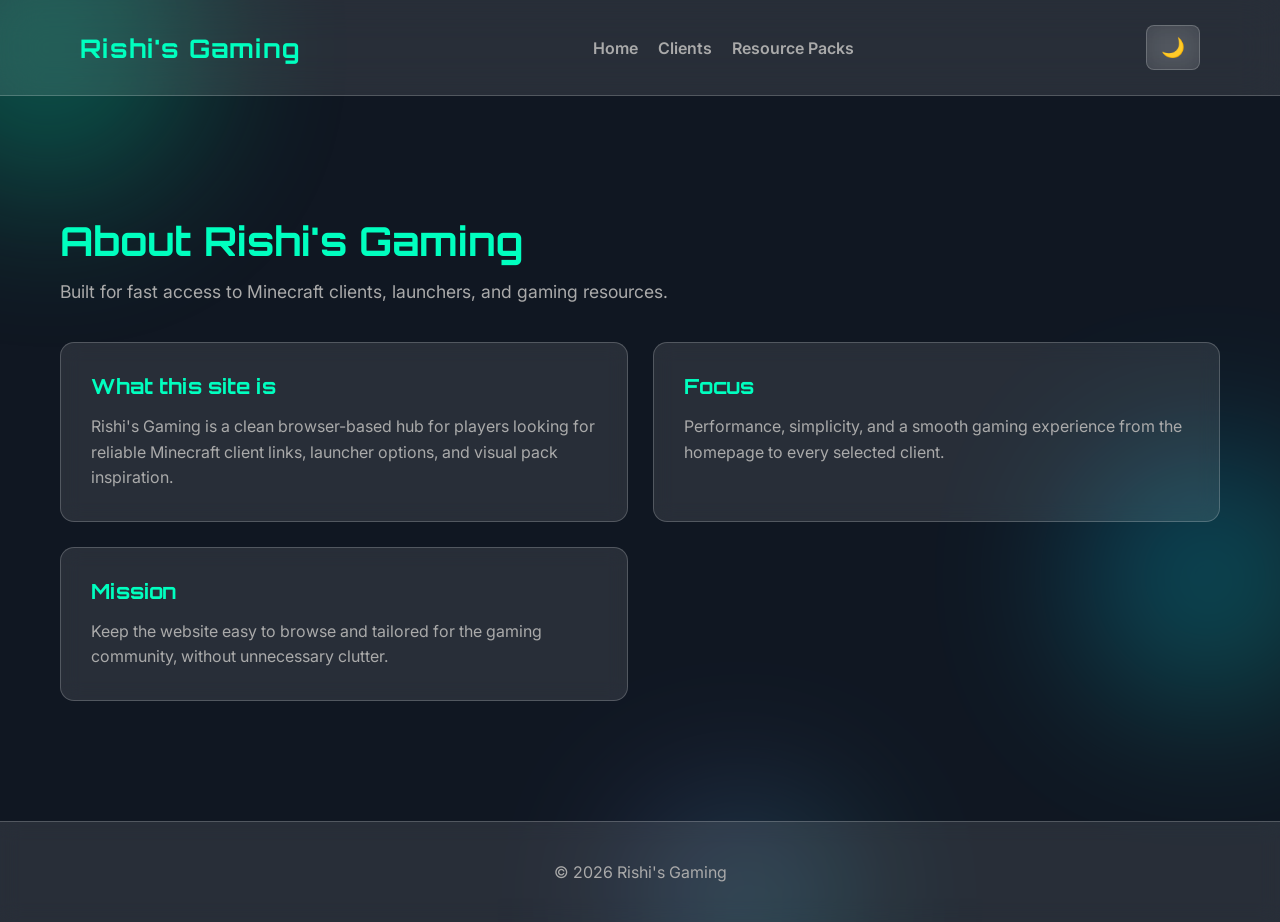
==== about.html @ e1692eda "Rebrand the site away from Dicestack references and refresh the public-facing pages to Rishi's Gamin" ====
<!DOCTYPE html>
<html lang="en">
<head>
  <meta charset="UTF-8">
  <meta name="viewport" content="width=device-width, initial-scale=1.0">
  <title>About - Rishi's Gaming</title>
  <link rel="stylesheet" href="styles.css">
  <link rel="stylesheet" href="liquid-glass.css">
  <link href="https://fonts.googleapis.com/css2?family=Inter:wght@400;600;700&family=Orbitron:wght@500&display=swap" rel="stylesheet">
</head>
<body>

  <header class="navbar">
    <div class="logo">Rishi's Gaming</div>
    <nav>
      <a href="index.html">Home</a>
      <a href="clients.html">Clients</a>
      <a href="resourcepacks.html">Resource Packs</a>
    </nav>
    <button id="themeToggle" class="theme-toggle" title="Toggle dark/light mode" aria-label="Toggle dark/light mode">🌙</button>
  </header>

  <div class="animated-bg">
    <div class="gradient-orb orb-1"></div>
    <div class="gradient-orb orb-2"></div>
    <div class="gradient-orb orb-3"></div>
  </div>

  <section class="page">
    <h1>About Rishi's Gaming</h1>
    <p>Built for fast access to Minecraft clients, launchers, and gaming resources.</p>

    <div class="about-container">
      <div class="about-section">
        <h2>What this site is</h2>
        <p>Rishi's Gaming is a clean browser-based hub for players looking for reliable Minecraft client links, launcher options, and visual pack inspiration.</p>
      </div>

      <div class="about-section">
        <h2>Focus</h2>
        <p>Performance, simplicity, and a smooth gaming experience from the homepage to every selected client.</p>
      </div>

      <div class="about-section">
        <h2>Mission</h2>
        <p>Keep the website easy to browse and tailored for the gaming community, without unnecessary clutter.</p>
      </div>
    </div>
  </section>

  <footer class="footer">
    <p>© 2026 Rishi's Gaming</p>
  </footer>

  <script src="theme.js"></script>
  <script src="liquid-glass.js"></script>
</body>
</html>
---- styles.css ----
@import url('https://fonts.googleapis.com/css2?family=Inter:wght@400;600;700&family=Orbitron:wght@500&display=swap');

/* ===== CSS Variables ===== */
:root {
  --primary: #00ffbf;
  --primary-dark: #00cc99;
  --bg: #101722;
  --bg-light: #202c3b;
  --text: #ffffff;
  --text-muted: #aaa;
  --glass-bg: rgba(255, 255, 255, 0.1);
  --glass-border: rgba(255, 255, 255, 0.2);
}

body.light-mode {
  --primary: #00cc99;
  --primary-dark: #009977;
  --bg: #f3f7fc;
  --bg-light: #ffffff;
  --text: #1a1a1a;
  --text-muted: #555;
  --glass-bg: rgba(0, 0, 0, 0.05);
  --glass-border: rgba(0, 0, 0, 0.1);
}

/* ===== Global ===== */
* {
  margin: 0;
  padding: 0;
  box-sizing: border-box;
}

html {
  scroll-behavior: smooth;
}

body {
  font-family: 'Inter', sans-serif;
  background: var(--bg);
  color: var(--text);
  transition: background 0.5s ease, color 0.5s ease;
  position: relative;
  isolation: isolate; /* Keep the fixed wallpaper pseudo-element above the body paint, behind page content. */
  overflow-x: hidden;
}

a {
  text-decoration: none;
  color: var(--text);
}

/* ===== Animated Background ===== */
.animated-bg {
  position: fixed;
  top: 0;
  left: 0;
  width: 100%;
  height: 100%;
  z-index: -1;
  pointer-events: none;
  background: var(--bg);
}

.gradient-orb {
  position: absolute;
  border-radius: 50%;
  filter: blur(80px);
  opacity: 0.3;
  animation: float 20s ease-in-out infinite;
}

.orb-1 {
  width: 300px;
  height: 300px;
  background: linear-gradient(135deg, #00ffbf, #00cc99);
  top: -100px;
  left: -100px;
  animation-duration: 20s;
}

.orb-2 {
  width: 250px;
  height: 250px;
  background: linear-gradient(135deg, #0099ff, #00ffbf);
  top: 50%;
  right: -50px;
  animation-duration: 25s;
  animation-delay: 5s;
}

.orb-3 {
  width: 200px;
  height: 200px;
  background: linear-gradient(135deg, #9d4edd, #00ffbf);
  bottom: -100px;
  left: 50%;
  animation-duration: 30s;
  animation-delay: 10s;
}

@keyframes float {
  0%, 100% { transform: translate(0, 0); }
  25% { transform: translate(30px, -30px); }
  50% { transform: translate(-20px, 20px); }
  75% { transform: translate(20px, -20px); }
}

/* ===== Navbar ===== */
.navbar {
  display: flex;
  justify-content: space-between;
  align-items: center;
  padding: 25px 80px;
  background: var(--glass-bg);
  backdrop-filter: blur(20px);
  border-bottom: 1px solid var(--glass-border);
  position: sticky;
  top: 0;
  z-index: 100;
  transition: all 0.3s ease;
  flex-wrap: wrap;
  gap: 15px;
}

.logo {
  font-family: 'Orbitron', sans-serif;
  font-size: 1.6rem;
  color: var(--primary);
  font-weight: 700;
  letter-spacing: 1px;
}

.navbar nav {
  display: flex;
  gap: 20px;
  flex: 1;
  justify-content: center;
}

.navbar nav a {
  font-weight: 600;
  color: var(--text-muted);
  transition: all 0.3s ease;
  position: relative;
}

.navbar nav a:hover {
  color: var(--primary);
}

.navbar nav a::after {
  content: '';
  position: absolute;
  bottom: -5px;
  left: 0;
  width: 0;
  height: 2px;
  background: var(--primary);
  transition: width 0.3s ease;
}

.navbar nav a:hover::after {
  width: 100%;
}

/* ===== Theme Toggle ===== */
.theme-toggle {
  background: var(--glass-bg);
  border: 1px solid var(--glass-border);
  color: var(--primary);
  padding: 10px 14px;
  border-radius: 8px;
  cursor: pointer;
  font-size: 1.2rem;
  transition: all 0.3s ease;
  backdrop-filter: blur(10px);
}

.theme-toggle:hover {
  background: var(--primary);
  color: var(--bg);
  transform: scale(1.1) rotate(20deg);
}

/* ===== Hero (Home Page) ===== */
.hero {
  text-align: center;
  padding: 200px 20px 120px;
  position: relative;
  z-index: 1;
}

.hero-title {
  font-size: 3.5rem;
  font-family: 'Orbitron', sans-serif;
  margin-bottom: 20px;
  background: linear-gradient(135deg, var(--primary), #0099ff);
  -webkit-background-clip: text;
  -webkit-text-fill-color: transparent;
  background-clip: text;
  animation: slideDown 0.8s ease-out;
}

.hero-subtitle {
  color: var(--text-muted);
  margin-bottom: 40px;
  font-size: 1.2rem;
  animation: slideUp 0.8s ease-out 0.2s both;
}

@keyframes slideDown {
  from {
    opacity: 0;
    transform: translateY(-30px);
  }
  to {
    opacity: 1;
    transform: translateY(0);
  }
}

@keyframes slideUp {
  from {
    opacity: 0;
    transform: translateY(30px);
  }
  to {
    opacity: 1;
    transform: translateY(0);
  }
}

/* ===== Cards Section (Home Page) ===== */
.sections {
  max-width: 1100px;
  margin: auto;
  padding: 60px 40px;
  display: grid;
  grid-template-columns: repeat(2, 1fr);
  gap: 30px;
  position: relative;
  z-index: 1;
}

.card {
  padding: 40px;
  border-radius: 18px;
  min-height: 180px;
  transition: all 0.4s cubic-bezier(0.4, 0, 0.2, 1);
  display: flex;
  flex-direction: column;
  justify-content: flex-end;
  position: relative;
  overflow: hidden;
  border: 1px solid rgba(255, 255, 255, 0.1);
}

.card::before {
  content: '';
  position: absolute;
  inset: 0;
  background: linear-gradient(135deg, transparent, rgba(255, 255, 255, 0.1));
  opacity: 0;
  transition: opacity 0.4s ease;
  pointer-events: none;
}

.card:hover::before {
  opacity: 1;
}

.glass-card {
  background: var(--glass-bg);
  backdrop-filter: blur(10px);
  border: 1px solid var(--glass-border);
}

.card-content {
  position: relative;
  z-index: 2;
}

.card h2 {
  font-family: 'Orbitron', sans-serif;
  margin-bottom: 10px;
  font-size: 1.5rem;
}

.card p {
  color: var(--text-muted);
  font-size: 0.95rem;
}

.card1 { 
  background: linear-gradient(135deg, rgba(31, 41, 51, 0.8), rgba(0, 255, 191, 0.1));
}
.card2 { 
  background: linear-gradient(135deg, rgba(43, 45, 66, 0.8), rgba(0, 153, 255, 0.1));
}
.card3 { 
  background: linear-gradient(135deg, rgba(40, 54, 24, 0.8), rgba(157, 78, 221, 0.1));
}
.card4 { 
  background: linear-gradient(135deg, rgba(58, 12, 163, 0.8), rgba(0, 255, 191, 0.1));
}

.card:hover {
  transform: translateY(-12px) scale(1.02);
  box-shadow: 0 20px 40px rgba(0, 255, 191, 0.2);
  border-color: var(--primary);
  backdrop-filter: blur(20px);
}

/* ===== Page Layout ===== */
.page {
  max-width: 1200px;
  margin: 80px auto;
  padding: 40px 20px;
  position: relative;
  z-index: 1;
}

.page h1 {
  font-family: 'Orbitron', sans-serif;
  font-size: 2.5rem;
  margin-bottom: 15px;
  color: var(--primary);
}

.page > p {
  color: var(--text-muted);
  margin-bottom: 40px;
  font-size: 1.1rem;
}


.inline-link {
  color: var(--primary);
  font-weight: 700;
  text-decoration: none;
}

.inline-link:hover {
  text-decoration: underline;
}

.videos-status {
  margin: -20px 0 28px;
  color: var(--text-muted);
  font-size: 0.95rem;
}

.youtube-embed-panel {
  margin-bottom: 60px;
  padding: 18px;
  border: 1px solid var(--glass-border);
  border-radius: 18px;
  background: var(--glass-bg);
  backdrop-filter: blur(12px);
  box-shadow: 0 18px 45px rgba(0, 0, 0, 0.18);
}

.youtube-frame-wrap {
  position: relative;
  width: 100%;
  aspect-ratio: 16 / 9;
  overflow: hidden;
  border-radius: 14px;
  background: var(--bg-light);
}

.youtube-frame-wrap iframe {
  position: absolute;
  inset: 0;
  width: 100%;
  height: 100%;
  border: 0;
}

.youtube-actions {
  display: flex;
  align-items: center;
  justify-content: space-between;
  gap: 16px;
  flex-wrap: wrap;
  margin-top: 18px;
}

.video-error {
  grid-column: 1 / -1;
  padding: 30px;
  border: 1px solid var(--glass-border);
  border-radius: 16px;
  background: var(--glass-bg);
  backdrop-filter: blur(10px);
  text-align: center;
}

.video-error h2 {
  color: var(--primary);
  font-family: 'Orbitron', sans-serif;
  margin-bottom: 12px;
}

.video-error p {
  color: var(--text-muted);
  margin: 0 auto 20px;
  max-width: 680px;
  line-height: 1.6;
}

.channel-link {
  display: inline-flex;
  align-items: center;
  justify-content: center;
  padding: 12px 20px;
  border-radius: 999px;
  background: var(--primary);
  color: var(--bg);
  font-weight: 800;
  text-decoration: none;
  transition: transform 0.3s ease, box-shadow 0.3s ease;
}

.channel-link:hover {
  transform: translateY(-2px);
  box-shadow: 0 14px 28px rgba(0, 255, 191, 0.24);
}

/* ===== Filter Controls ===== */
.filter-controls {
  display: flex;
  gap: 15px;
  margin-bottom: 40px;
  flex-wrap: wrap;
}

.filter-btn {
  background: var(--glass-bg);
  border: 1px solid var(--glass-border);
  color: var(--text-muted);
  padding: 12px 24px;
  border-radius: 10px;
  cursor: pointer;
  font-weight: 600;
  font-size: 0.95rem;
  transition: all 0.3s cubic-bezier(0.4, 0, 0.2, 1);
  backdrop-filter: blur(10px);
}

.filter-btn:hover {
  background: var(--primary);
  color: var(--bg);
  transform: translateY(-2px);
  box-shadow: 0 10px 20px rgba(0, 255, 191, 0.2);
}

.filter-btn.active {
  background: var(--primary);
  color: var(--bg);
  border-color: var(--primary);
  box-shadow: 0 10px 25px rgba(0, 255, 191, 0.3);
}

/* ===== Videos Container ===== */
.videos-container {
  display: grid;
  grid-template-columns: repeat(auto-fill, minmax(280px, 1fr));
  gap: 30px;
  margin-bottom: 60px;
}

/* ===== Video Card ===== */
.video-card {
  display: flex;
  flex-direction: column;
  border-radius: 14px;
  overflow: hidden;
  background: var(--glass-bg);
  backdrop-filter: blur(10px);
  border: 1px solid var(--glass-border);
  transition: all 0.4s cubic-bezier(0.4, 0, 0.2, 1);
  cursor: pointer;
}

.video-card:hover {
  transform: translateY(-8px) scale(1.02);
  border-color: var(--primary);
  box-shadow: 0 20px 40px rgba(0, 255, 191, 0.2);
}

.video-thumbnail-link {
  display: block;
  overflow: hidden;
}

.video-thumbnail {
  position: relative;
  width: 100%;
  aspect-ratio: 16 / 9;
  background: var(--bg-light);
  overflow: hidden;
}

.video-thumbnail img {
  width: 100%;
  height: 100%;
  object-fit: cover;
  transition: transform 0.4s ease;
}

.video-card:hover .video-thumbnail img {
  transform: scale(1.08);
}

.video-overlay {
  position: absolute;
  inset: 0;
  background: rgba(0, 0, 0, 0.4);
  display: flex;
  align-items: center;
  justify-content: center;
  gap: 15px;
  opacity: 0;
  transition: opacity 0.3s ease;
}

.video-card:hover .video-overlay {
  opacity: 1;
}

.play-icon {
  width: 60px;
  height: 60px;
  background: var(--primary);
  border-radius: 50%;
  display: flex;
  align-items: center;
  justify-content: center;
  color: var(--bg);
  font-size: 1.5rem;
  font-weight: bold;
  transition: transform 0.3s ease;
}

.video-card:hover .play-icon {
  transform: scale(1.15);
}

.video-type {
  background: rgba(0, 255, 191, 0.2);
  color: var(--primary);
  padding: 6px 14px;
  border-radius: 20px;
  font-size: 0.75rem;
  font-weight: 700;
  border: 1px solid var(--primary);
}

/* ===== Video Info ===== */
.video-info {
  padding: 20px;
  flex: 1;
  display: flex;
  flex-direction: column;
}

.video-title {
  text-decoration: none;
  margin-bottom: 12px;
  flex: 1;
}

.video-title h3 {
  font-family: 'Orbitron', sans-serif;
  color: var(--text);
  font-size: 1.1rem;
  line-height: 1.4;
  transition: color 0.3s ease;
}

.video-card:hover .video-title h3 {
  color: var(--primary);
}

.video-date {
  color: var(--text-muted);
  font-size: 0.85rem;
}

/* ===== Socials Page ===== */
.wide-list {
  display: flex;
  flex-direction: column;
  gap: 20px;
}

.wide-card {
  display: flex;
  justify-content: space-between;
  align-items: center;
  padding: 22px 25px;
  border-radius: 14px;
  transition: all 0.4s cubic-bezier(0.4, 0, 0.2, 1);
  color: white;
  border: 1px solid rgba(255, 255, 255, 0.1);
  backdrop-filter: blur(10px);
}

.wide-card:hover {
  transform: translateX(12px);
  filter: brightness(1.15);
  box-shadow: 0 15px 30px rgba(0, 0, 0, 0.3);
}

.youtube { background: linear-gradient(135deg, #ff0000, #cc0000); }
.discord { background: linear-gradient(135deg, #5865F2, #4752C4); }
.reddit { background: linear-gradient(135deg, #ff4500, #cc3300); }
.instagram { background: linear-gradient(135deg, #e1306c, #b1205d); }
.twitter { background: linear-gradient(135deg, #1da1f2, #1a7bc0); }

.wide-card-text h3 {
  font-size: 1.3rem;
  margin-bottom: 5px;
  font-weight: 700;
}

.wide-card-text p {
  color: rgba(255, 255, 255, 0.9);
  font-size: 0.95rem;
}

.wide-card img {
  width: 55px;
  height: 55px;
  object-fit: cover;
  border-radius: 10px;
  background: rgba(0, 0, 0, 0.2);
  padding: 6px;
}

/* ===== Clients Page ===== */
.client-list {
  display: flex;
  flex-direction: column;
  gap: 20px;
}

.client-card {
  display: flex;
  justify-content: space-between;
  align-items: center;
  padding: 26px 30px;
  border-radius: 16px;
  transition: all 0.4s cubic-bezier(0.4, 0, 0.2, 1);
  border: 1px solid rgba(255, 255, 255, 0.1);
  background: var(--glass-bg);
  backdrop-filter: blur(10px);
}

.client-card h2 {
  font-family: 'Orbitron', sans-serif;
  margin-bottom: 6px;
}

.client-card p {
  color: var(--text-muted);
  font-size: 0.95rem;
}

.launch {
  font-weight: bold;
  opacity: 0.9;
}

.client-card:hover {
  transform: translateX(12px);
  filter: brightness(1.1);
  border-color: var(--primary);
  box-shadow: 0 15px 30px rgba(0, 255, 191, 0.15);
}

.eb { background: linear-gradient(135deg, #00b4d8, #0096c0); }
.modern { background: linear-gradient(135deg, #7209b7, #5a0a8a); }
.tuff { background: linear-gradient(135deg, #f72585, #c41e5f); }
.resent { background: linear-gradient(135deg, #2a9d8f, #207a67); }
.launcher { background: linear-gradient(135deg, #fca311, #d68404); }

.eb:hover { box-shadow: 0 0 30px rgba(0, 180, 216, 0.5); }
.modern:hover { box-shadow: 0 0 30px rgba(114, 9, 183, 0.5); }
.tuff:hover { box-shadow: 0 0 30px rgba(247, 37, 133, 0.5); }
.resent:hover { box-shadow: 0 0 30px rgba(42, 157, 143, 0.5); }
.launcher:hover { box-shadow: 0 0 30px rgba(252, 163, 17, 0.5); }

/* ===== About Page ===== */
.about-container {
  display: grid;
  grid-template-columns: repeat(2, 1fr);
  gap: 25px;
}

.about-section {
  background: var(--glass-bg);
  backdrop-filter: blur(10px);
  padding: 30px;
  border-radius: 14px;
  border: 1px solid var(--glass-border);
  transition: all 0.4s cubic-bezier(0.4, 0, 0.2, 1);
}

.about-section:hover {
  transform: translateY(-8px);
  border-color: var(--primary);
  box-shadow: 0 15px 30px rgba(0, 255, 191, 0.2);
  background: linear-gradient(135deg, rgba(0, 255, 191, 0.1), rgba(0, 153, 255, 0.05));
}

.about-section h2 {
  font-family: 'Orbitron', sans-serif;
  font-size: 1.3rem;
  margin-bottom: 15px;
  color: var(--primary);
}

.about-section p {
  color: var(--text-muted);
  line-height: 1.6;
}

/* ===== Footer ===== */
.footer {
  text-align: center;
  padding: 40px;
  margin-top: 60px;
  border-top: 1px solid var(--glass-border);
  color: var(--text-muted);
  background: var(--glass-bg);
  backdrop-filter: blur(10px);
  position: relative;
  z-index: 1;
}

/* ===== No Results ===== */
.no-results {
  text-align: center;
  padding: 80px 20px;
  color: var(--text-muted);
}

.no-results p {
  font-size: 1.2rem;
}

/* ===== Mobile ===== */
@media (max-width: 1024px) {
  .videos-container {
    grid-template-columns: repeat(auto-fill, minmax(240px, 1fr));
    gap: 20px;
  }
}

@media (max-width: 800px) {
  .sections {
    grid-template-columns: 1fr;
  }

  .about-container {
    grid-template-columns: 1fr;
  }
}

@media (max-width: 768px) {
  .navbar {
    padding: 20px 30px;
    gap: 10px;
  }

  .navbar nav {
    order: 3;
    width: 100%;
    flex-direction: column;
    gap: 10px;
    justify-content: flex-start;
  }

  .page {
    margin: 40px auto;
    padding: 20px;
  }

  .page h1 {
    font-size: 2rem;
  }

  .hero-title {
    font-size: 2.2rem;
  }

  .videos-container {
    grid-template-columns: repeat(auto-fill, minmax(180px, 1fr));
    gap: 15px;
  }

  .filter-controls {
    gap: 10px;
  }

  .filter-btn {
    padding: 10px 16px;
    font-size: 0.85rem;
  }

  .wide-card {
    flex-direction: column;
    align-items: flex-start;
    gap: 10px;
  }

  .client-card {
    flex-direction: column;
    align-items: flex-start;
    gap: 10px;
  }

  .launch {
    align-self: flex-end;
  }
}

@media (max-width: 480px) {
  .navbar {
    padding: 15px 15px;
  }

  .logo {
    font-size: 1.2rem;
  }

  .page h1 {
    font-size: 1.5rem;
  }

  .hero-title {
    font-size: 1.8rem;
  }

  .videos-container {
    grid-template-columns: repeat(auto-fill, minmax(150px, 1fr));
    gap: 12px;
  }

  .video-info {
    padding: 12px;
  }

  .video-title h3 {
    font-size: 0.9rem;
  }

  .orb-1 {
    width: 150px;
    height: 150px;
  }

  .orb-2 {
    width: 100px;
    height: 100px;
  }

  .orb-3 {
    width: 80px;
    height: 80px;
  }

  .sections {
    padding: 30px 20px;
  }

  .about-container {
    gap: 15px;
  }

  .about-section {
    padding: 20px;
  }

  .wide-card {
    padding: 16px;
  }

  .client-card {
    padding: 16px;
  }
}

/* ===== Professional Homepage Enhancements ===== */
.hero {
  min-height: 72vh;
  display: flex;
  flex-direction: column;
  align-items: center;
  justify-content: center;
  padding-top: 150px;
}

.hero::before {
  content: '';
  position: absolute;
  width: min(680px, 85vw);
  height: min(680px, 85vw);
  border: 1px solid rgba(0, 255, 191, 0.18);
  border-radius: 50%;
  background: radial-gradient(circle, rgba(0, 255, 191, 0.12), transparent 60%);
  z-index: -1;
  animation: pulseGlow 6s ease-in-out infinite;
}

.hero-badge,
.eyebrow {
  color: var(--primary);
  font-weight: 700;
  letter-spacing: 0.12em;
  text-transform: uppercase;
}

.hero-badge {
  margin-bottom: 22px;
  padding: 10px 16px;
  border: 1px solid var(--glass-border);
  border-radius: 999px;
  background: var(--glass-bg);
  backdrop-filter: blur(14px);
  box-shadow: 0 10px 40px rgba(0, 255, 191, 0.08);
  animation: slideDown 0.8s ease-out both;
}

.hero-subtitle {
  max-width: 680px;
  margin-left: auto;
  margin-right: auto;
  line-height: 1.7;
}

.hero-actions,
.hero-stats {
  display: flex;
  justify-content: center;
  flex-wrap: wrap;
  gap: 16px;
  animation: slideUp 0.8s ease-out 0.35s both;
}

.btn {
  display: inline-flex;
  align-items: center;
  justify-content: center;
  min-width: 155px;
  padding: 14px 22px;
  border-radius: 999px;
  font-weight: 800;
  transition: transform 0.3s ease, box-shadow 0.3s ease, background 0.3s ease;
}

.btn:hover,
.btn:focus-visible {
  transform: translateY(-3px);
}

.btn-primary {
  color: var(--bg);
  background: linear-gradient(135deg, var(--primary), #0099ff);
  box-shadow: 0 14px 30px rgba(0, 255, 191, 0.25);
}

.btn-secondary {
  color: var(--text);
  background: var(--glass-bg);
  border: 1px solid var(--glass-border);
  backdrop-filter: blur(12px);
}

.hero-stats {
  margin-top: 34px;
}

.hero-stats div {
  min-width: 130px;
  padding: 18px 22px;
  border: 1px solid var(--glass-border);
  border-radius: 18px;
  background: var(--glass-bg);
  backdrop-filter: blur(16px);
}

.hero-stats strong,
.hero-stats span {
  display: block;
}

.hero-stats strong {
  font-family: 'Orbitron', sans-serif;
  color: var(--primary);
  font-size: 1.45rem;
}

.hero-stats span {
  color: var(--text-muted);
  margin-top: 4px;
  font-size: 0.85rem;
}

.card-icon {
  display: inline-grid;
  place-items: center;
  width: 42px;
  height: 42px;
  margin-bottom: 18px;
  border-radius: 14px;
  background: rgba(255, 255, 255, 0.12);
  color: var(--primary);
  font-weight: 900;
  font-size: 1.2rem;
}

.card-link {
  display: inline-block;
  margin-top: 16px;
  color: var(--primary);
  font-weight: 800;
}

.experience-panel {
  max-width: 1100px;
  margin: 20px auto 80px;
  padding: 42px;
  border: 1px solid var(--glass-border);
  border-radius: 28px;
  background: linear-gradient(135deg, var(--glass-bg), rgba(0, 255, 191, 0.06));
  backdrop-filter: blur(18px);
  position: relative;
  z-index: 1;
}

.experience-panel h2 {
  max-width: 720px;
  margin: 8px 0 28px;
  font-family: 'Orbitron', sans-serif;
  font-size: clamp(1.8rem, 4vw, 2.8rem);
}

.feature-grid {
  display: grid;
  grid-template-columns: repeat(3, 1fr);
  gap: 18px;
}

.feature-card {
  padding: 24px;
  border: 1px solid var(--glass-border);
  border-radius: 20px;
  background: rgba(255, 255, 255, 0.06);
}

.feature-card span {
  font-size: 1.8rem;
}

.feature-card h3 {
  margin: 14px 0 8px;
  font-family: 'Orbitron', sans-serif;
}

.feature-card p {
  color: var(--text-muted);
  line-height: 1.6;
}

@keyframes pulseGlow {
  0%, 100% { transform: scale(0.96); opacity: 0.6; }
  50% { transform: scale(1.04); opacity: 1; }
}

@media (max-width: 760px) {
  .hero {
    min-height: auto;
    padding-top: 110px;
  }

  .hero-actions,
  .hero-stats {
    flex-direction: column;
    align-items: stretch;
  }

  .feature-grid {
    grid-template-columns: 1fr;
  }

  .experience-panel {
    margin-left: 20px;
    margin-right: 20px;
    padding: 28px;
  }
}
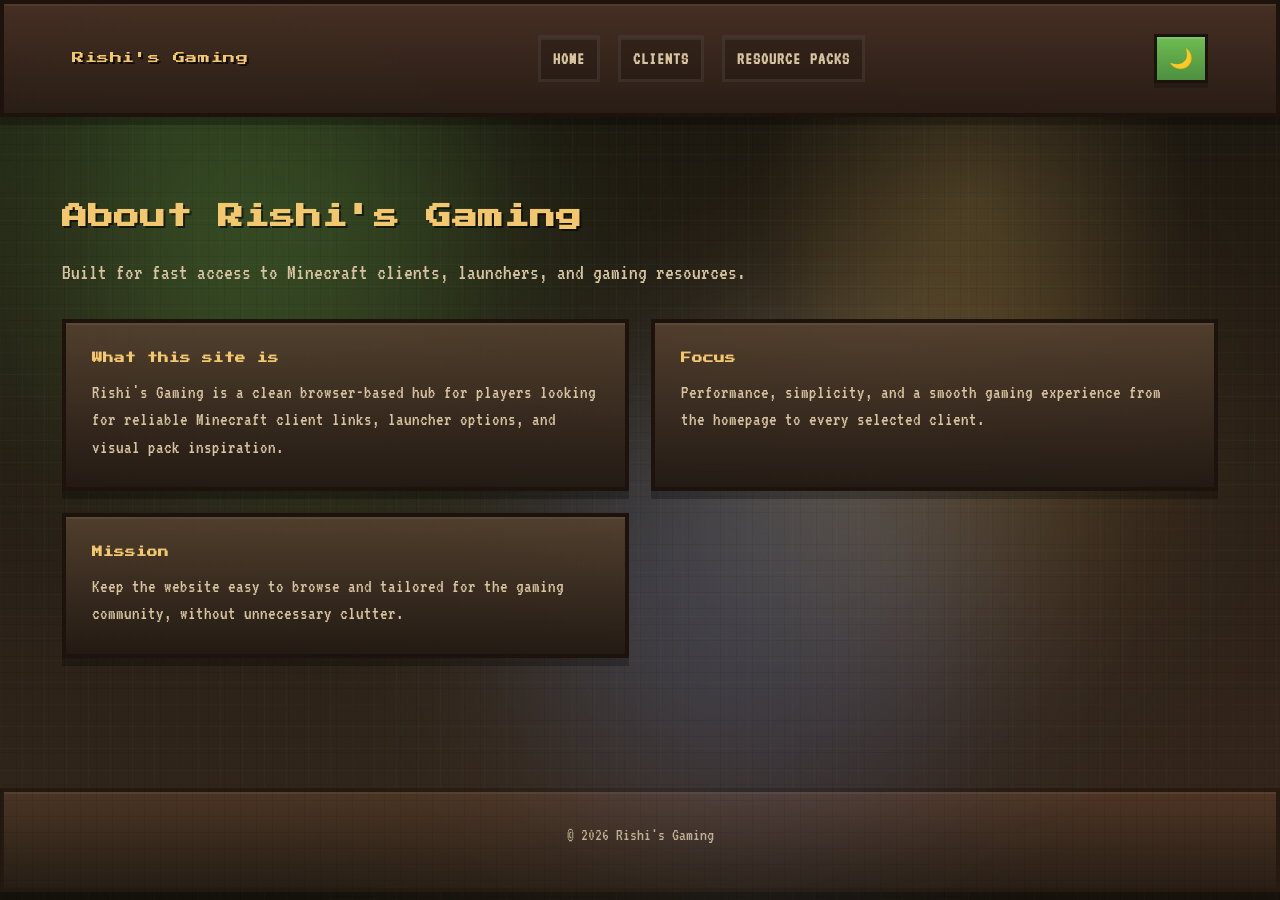
==== commit 10f05815: "Apply a full Minecraft menu-style theme to the site across all main pages and remove the glass look." ====
--- a/about.html
+++ b/about.html
@@ -5,7 +5,6 @@
   <meta name="viewport" content="width=device-width, initial-scale=1.0">
   <title>About - Rishi's Gaming</title>
   <link rel="stylesheet" href="styles.css">
-  <link rel="stylesheet" href="liquid-glass.css">
   <link href="https://fonts.googleapis.com/css2?family=Inter:wght@400;600;700&family=Orbitron:wght@500&display=swap" rel="stylesheet">
 </head>
 <body>
@@ -53,6 +52,5 @@
   </footer>
 
   <script src="theme.js"></script>
-  <script src="liquid-glass.js"></script>
 </body>
 </html>
--- a/styles.css
+++ b/styles.css
@@ -1,29 +1,57 @@
-@import url('https://fonts.googleapis.com/css2?family=Inter:wght@400;600;700&family=Orbitron:wght@500&display=swap');
-
-/* ===== CSS Variables ===== */
+@import url('https://fonts.googleapis.com/css2?family=Press+Start+2P&family=VT323&display=swap');
+
 :root {
-  --primary: #00ffbf;
-  --primary-dark: #00cc99;
-  --bg: #101722;
-  --bg-light: #202c3b;
-  --text: #ffffff;
-  --text-muted: #aaa;
-  --glass-bg: rgba(255, 255, 255, 0.1);
-  --glass-border: rgba(255, 255, 255, 0.2);
+  --bg: #120d0b;
+  --bg-2: #1b140f;
+  --bg-3: #2d201a;
+  --dirt-1: #5b3829;
+  --dirt-2: #6d4732;
+  --dirt-3: #8a6944;
+  --grass-1: #6ebd52;
+  --grass-2: #4d8f3f;
+  --grass-3: #2b5d2a;
+  --stone-1: #8f8b82;
+  --stone-2: #6f6a62;
+  --panel: #2d1f18;
+  --panel-2: #3f2d22;
+  --panel-3: #563d2d;
+  --text: #f5eed2;
+  --text-soft: #d7c3a0;
+  --border: #1e120d;
+  --shadow: rgba(0, 0, 0, 0.48);
+  --gold: #f2c76d;
+  --gold-deep: #d1963a;
+  --blue: #9ac6ff;
+  --red: #dd5d5d;
+  --menu-glow: rgba(110, 189, 82, 0.18);
 }
 
 body.light-mode {
-  --primary: #00cc99;
-  --primary-dark: #009977;
-  --bg: #f3f7fc;
-  --bg-light: #ffffff;
-  --text: #1a1a1a;
-  --text-muted: #555;
-  --glass-bg: rgba(0, 0, 0, 0.05);
-  --glass-border: rgba(0, 0, 0, 0.1);
-}
-
-/* ===== Global ===== */
+  --bg: #d7b27d;
+  --bg-2: #e7d0a1;
+  --bg-3: #f1dcb5;
+  --dirt-1: #b77d49;
+  --dirt-2: #9d6638;
+  --dirt-3: #c3894d;
+  --grass-1: #7ec96c;
+  --grass-2: #59a44f;
+  --grass-3: #3d7f39;
+  --stone-1: #d7d1be;
+  --stone-2: #b2a999;
+  --panel: #d9c29a;
+  --panel-2: #c89d62;
+  --panel-3: #b77d45;
+  --text: #201711;
+  --text-soft: #493826;
+  --border: #583f2a;
+  --shadow: rgba(0, 0, 0, 0.15);
+  --gold: #d8962c;
+  --gold-deep: #b86a10;
+  --blue: #3a78d6;
+  --red: #b73d3d;
+  --menu-glow: rgba(126, 201, 108, 0.15);
+}
+
 * {
   margin: 0;
   padding: 0;
@@ -35,13 +63,41 @@
 }
 
 body {
-  font-family: 'Inter', sans-serif;
-  background: var(--bg);
+  font-family: 'VT323', monospace;
+  font-size: 20px;
+  line-height: 1.5;
   color: var(--text);
-  transition: background 0.5s ease, color 0.5s ease;
+  background:
+    linear-gradient(rgba(255,255,255,0.02) 1px, transparent 1px),
+    linear-gradient(90deg, rgba(255,255,255,0.02) 1px, transparent 1px),
+    linear-gradient(180deg, var(--bg) 0%, var(--bg-2) 24%, var(--bg-3) 100%);
+  background-size: 22px 22px, 22px 22px, auto;
   position: relative;
-  isolation: isolate; /* Keep the fixed wallpaper pseudo-element above the body paint, behind page content. */
   overflow-x: hidden;
+  transition: background 0.25s ease, color 0.25s ease;
+}
+
+body::before {
+  content: "";
+  position: fixed;
+  inset: 0;
+  background:
+    radial-gradient(circle at 12% 12%, rgba(110, 189, 82, 0.18), transparent 28%),
+    radial-gradient(circle at 76% 22%, rgba(242, 199, 109, 0.16), transparent 18%),
+    radial-gradient(circle at 50% 86%, rgba(73, 49, 34, 0.16), transparent 36%);
+  pointer-events: none;
+}
+
+body::after {
+  content: "";
+  position: fixed;
+  inset: 0;
+  background-image:
+    linear-gradient(rgba(0,0,0,0.18) 1px, transparent 1px),
+    linear-gradient(90deg, rgba(0,0,0,0.18) 1px, transparent 1px);
+  background-size: 16px 16px;
+  opacity: 0.25;
+  pointer-events: none;
 }
 
 a {
@@ -49,1056 +105,474 @@
   color: var(--text);
 }
 
-/* ===== Animated Background ===== */
-.animated-bg {
-  position: fixed;
-  top: 0;
-  left: 0;
-  width: 100%;
-  height: 100%;
-  z-index: -1;
-  pointer-events: none;
-  background: var(--bg);
-}
-
-.gradient-orb {
-  position: absolute;
-  border-radius: 50%;
-  filter: blur(80px);
-  opacity: 0.3;
-  animation: float 20s ease-in-out infinite;
-}
-
-.orb-1 {
-  width: 300px;
-  height: 300px;
-  background: linear-gradient(135deg, #00ffbf, #00cc99);
-  top: -100px;
-  left: -100px;
-  animation-duration: 20s;
-}
-
-.orb-2 {
-  width: 250px;
-  height: 250px;
-  background: linear-gradient(135deg, #0099ff, #00ffbf);
-  top: 50%;
-  right: -50px;
-  animation-duration: 25s;
-  animation-delay: 5s;
-}
-
-.orb-3 {
-  width: 200px;
-  height: 200px;
-  background: linear-gradient(135deg, #9d4edd, #00ffbf);
-  bottom: -100px;
-  left: 50%;
-  animation-duration: 30s;
-  animation-delay: 10s;
-}
-
-@keyframes float {
-  0%, 100% { transform: translate(0, 0); }
-  25% { transform: translate(30px, -30px); }
-  50% { transform: translate(-20px, 20px); }
-  75% { transform: translate(20px, -20px); }
-}
-
-/* ===== Navbar ===== */
 .navbar {
   display: flex;
   justify-content: space-between;
   align-items: center;
-  padding: 25px 80px;
-  background: var(--glass-bg);
-  backdrop-filter: blur(20px);
-  border-bottom: 1px solid var(--glass-border);
+  gap: 18px;
+  padding: 30px 68px;
+  background:
+    linear-gradient(180deg, rgba(71, 47, 35, 0.98), rgba(41, 29, 22, 0.98));
+  border-bottom: 5px solid var(--border);
+  box-shadow: 0 8px 0 rgba(0,0,0,0.28), inset 0 2px 0 rgba(255,255,255,0.08);
   position: sticky;
   top: 0;
   z-index: 100;
-  transition: all 0.3s ease;
   flex-wrap: wrap;
-  gap: 15px;
 }
 
 .logo {
-  font-family: 'Orbitron', sans-serif;
-  font-size: 1.6rem;
-  color: var(--primary);
-  font-weight: 700;
-  letter-spacing: 1px;
+  font-family: 'Press Start 2P', monospace;
+  font-size: 0.76rem;
+  line-height: 1.8;
+  letter-spacing: 0.05em;
+  color: var(--gold);
+  text-shadow: 2px 2px 0 rgba(0,0,0,0.65);
 }
 
 .navbar nav {
   display: flex;
-  gap: 20px;
   flex: 1;
   justify-content: center;
+  align-items: center;
+  gap: 18px;
+  flex-wrap: wrap;
 }
 
 .navbar nav a {
-  font-weight: 600;
-  color: var(--text-muted);
-  transition: all 0.3s ease;
-  position: relative;
-}
-
-.navbar nav a:hover {
-  color: var(--primary);
-}
-
-.navbar nav a::after {
-  content: '';
-  position: absolute;
-  bottom: -5px;
-  left: 0;
-  width: 0;
-  height: 2px;
-  background: var(--primary);
-  transition: width 0.3s ease;
-}
-
-.navbar nav a:hover::after {
-  width: 100%;
-}
-
-/* ===== Theme Toggle ===== */
-.theme-toggle {
-  background: var(--glass-bg);
-  border: 1px solid var(--glass-border);
-  color: var(--primary);
-  padding: 10px 14px;
-  border-radius: 8px;
-  cursor: pointer;
-  font-size: 1.2rem;
-  transition: all 0.3s ease;
-  backdrop-filter: blur(10px);
-}
-
-.theme-toggle:hover {
-  background: var(--primary);
-  color: var(--bg);
-  transform: scale(1.1) rotate(20deg);
-}
-
-/* ===== Hero (Home Page) ===== */
-.hero {
-  text-align: center;
-  padding: 200px 20px 120px;
-  position: relative;
-  z-index: 1;
-}
-
-.hero-title {
-  font-size: 3.5rem;
-  font-family: 'Orbitron', sans-serif;
-  margin-bottom: 20px;
-  background: linear-gradient(135deg, var(--primary), #0099ff);
-  -webkit-background-clip: text;
-  -webkit-text-fill-color: transparent;
-  background-clip: text;
-  animation: slideDown 0.8s ease-out;
-}
-
-.hero-subtitle {
-  color: var(--text-muted);
-  margin-bottom: 40px;
-  font-size: 1.2rem;
-  animation: slideUp 0.8s ease-out 0.2s both;
-}
-
-@keyframes slideDown {
-  from {
-    opacity: 0;
-    transform: translateY(-30px);
-  }
-  to {
-    opacity: 1;
-    transform: translateY(0);
-  }
-}
-
-@keyframes slideUp {
-  from {
-    opacity: 0;
-    transform: translateY(30px);
-  }
-  to {
-    opacity: 1;
-    transform: translateY(0);
-  }
-}
-
-/* ===== Cards Section (Home Page) ===== */
-.sections {
-  max-width: 1100px;
-  margin: auto;
-  padding: 60px 40px;
-  display: grid;
-  grid-template-columns: repeat(2, 1fr);
-  gap: 30px;
-  position: relative;
-  z-index: 1;
-}
-
-.card {
-  padding: 40px;
-  border-radius: 18px;
-  min-height: 180px;
-  transition: all 0.4s cubic-bezier(0.4, 0, 0.2, 1);
-  display: flex;
-  flex-direction: column;
-  justify-content: flex-end;
-  position: relative;
-  overflow: hidden;
-  border: 1px solid rgba(255, 255, 255, 0.1);
-}
-
-.card::before {
-  content: '';
-  position: absolute;
-  inset: 0;
-  background: linear-gradient(135deg, transparent, rgba(255, 255, 255, 0.1));
-  opacity: 0;
-  transition: opacity 0.4s ease;
-  pointer-events: none;
-}
-
-.card:hover::before {
-  opacity: 1;
-}
-
-.glass-card {
-  background: var(--glass-bg);
-  backdrop-filter: blur(10px);
-  border: 1px solid var(--glass-border);
-}
-
-.card-content {
-  position: relative;
-  z-index: 2;
-}
-
-.card h2 {
-  font-family: 'Orbitron', sans-serif;
-  margin-bottom: 10px;
-  font-size: 1.5rem;
-}
-
-.card p {
-  color: var(--text-muted);
-  font-size: 0.95rem;
-}
-
-.card1 { 
-  background: linear-gradient(135deg, rgba(31, 41, 51, 0.8), rgba(0, 255, 191, 0.1));
-}
-.card2 { 
-  background: linear-gradient(135deg, rgba(43, 45, 66, 0.8), rgba(0, 153, 255, 0.1));
-}
-.card3 { 
-  background: linear-gradient(135deg, rgba(40, 54, 24, 0.8), rgba(157, 78, 221, 0.1));
-}
-.card4 { 
-  background: linear-gradient(135deg, rgba(58, 12, 163, 0.8), rgba(0, 255, 191, 0.1));
-}
-
-.card:hover {
-  transform: translateY(-12px) scale(1.02);
-  box-shadow: 0 20px 40px rgba(0, 255, 191, 0.2);
-  border-color: var(--primary);
-  backdrop-filter: blur(20px);
-}
-
-/* ===== Page Layout ===== */
-.page {
-  max-width: 1200px;
-  margin: 80px auto;
-  padding: 40px 20px;
-  position: relative;
-  z-index: 1;
-}
-
-.page h1 {
-  font-family: 'Orbitron', sans-serif;
-  font-size: 2.5rem;
-  margin-bottom: 15px;
-  color: var(--primary);
-}
-
-.page > p {
-  color: var(--text-muted);
-  margin-bottom: 40px;
-  font-size: 1.1rem;
-}
-
-
-.inline-link {
-  color: var(--primary);
-  font-weight: 700;
-  text-decoration: none;
-}
-
-.inline-link:hover {
-  text-decoration: underline;
-}
-
-.videos-status {
-  margin: -20px 0 28px;
-  color: var(--text-muted);
-  font-size: 0.95rem;
-}
-
-.youtube-embed-panel {
-  margin-bottom: 60px;
-  padding: 18px;
-  border: 1px solid var(--glass-border);
-  border-radius: 18px;
-  background: var(--glass-bg);
-  backdrop-filter: blur(12px);
-  box-shadow: 0 18px 45px rgba(0, 0, 0, 0.18);
-}
-
-.youtube-frame-wrap {
-  position: relative;
-  width: 100%;
-  aspect-ratio: 16 / 9;
-  overflow: hidden;
-  border-radius: 14px;
-  background: var(--bg-light);
-}
-
-.youtube-frame-wrap iframe {
-  position: absolute;
-  inset: 0;
-  width: 100%;
-  height: 100%;
-  border: 0;
-}
-
-.youtube-actions {
-  display: flex;
-  align-items: center;
-  justify-content: space-between;
-  gap: 16px;
-  flex-wrap: wrap;
-  margin-top: 18px;
-}
-
-.video-error {
-  grid-column: 1 / -1;
-  padding: 30px;
-  border: 1px solid var(--glass-border);
-  border-radius: 16px;
-  background: var(--glass-bg);
-  backdrop-filter: blur(10px);
-  text-align: center;
-}
-
-.video-error h2 {
-  color: var(--primary);
-  font-family: 'Orbitron', sans-serif;
-  margin-bottom: 12px;
-}
-
-.video-error p {
-  color: var(--text-muted);
-  margin: 0 auto 20px;
-  max-width: 680px;
-  line-height: 1.6;
-}
-
-.channel-link {
   display: inline-flex;
   align-items: center;
   justify-content: center;
-  padding: 12px 20px;
-  border-radius: 999px;
-  background: var(--primary);
-  color: var(--bg);
-  font-weight: 800;
-  text-decoration: none;
-  transition: transform 0.3s ease, box-shadow 0.3s ease;
-}
-
-.channel-link:hover {
+  min-height: 42px;
+  padding: 8px 12px;
+  background: rgba(13, 10, 8, 0.2);
+  border: 3px solid rgba(255,255,255,0.08);
+  color: var(--text-soft);
+  font-size: 1.08rem;
+  font-weight: 700;
+  letter-spacing: 0.06em;
+  text-transform: uppercase;
+  box-shadow: inset 0 2px 0 rgba(255,255,255,0.06);
+  transition: transform 0.15s ease, border-color 0.15s ease, color 0.15s ease;
+}
+
+.navbar nav a:hover,
+.navbar nav a:focus-visible {
+  color: var(--gold);
+  border-color: rgba(242, 199, 109, 0.55);
+  transform: translateY(-1px);
+}
+
+.theme-toggle {
+  background: linear-gradient(180deg, var(--grass-1), var(--grass-2));
+  border: 3px solid var(--border);
+  color: #1f2a14;
+  padding: 10px 12px;
+  cursor: pointer;
+  font-size: 1.2rem;
+  box-shadow: inset 0 2px 0 rgba(255,255,255,0.12), 0 5px 0 rgba(0, 0, 0, 0.2);
+}
+
+.hero {
+  position: relative;
+  z-index: 1;
+  max-width: 1200px;
+  margin: 0 auto;
+  padding: 120px 24px 70px;
+  text-align: center;
+}
+
+.hero-title {
+  font-family: 'Press Start 2P', monospace;
+  font-size: clamp(1.35rem, 4vw, 2.5rem);
+  line-height: 1.6;
+  color: var(--gold);
+  text-shadow: 3px 3px 0 rgba(0,0,0,0.6);
+  margin-bottom: 26px;
+}
+
+.hero-subtitle {
+  max-width: 760px;
+  margin: 0 auto 30px;
+  font-size: 1.35rem;
+  color: var(--text-soft);
+}
+
+.hero-actions {
+  display: flex;
+  justify-content: center;
+  flex-wrap: wrap;
+  gap: 18px;
+}
+
+.btn,
+.btn-primary,
+.btn-secondary {
+  display: inline-flex;
+  align-items: center;
+  justify-content: center;
+  min-width: 180px;
+  padding: 16px 22px;
+  border: 4px solid var(--border);
+  box-shadow: 0 6px 0 rgba(0,0,0,0.28);
+  font-weight: 700;
+  font-size: 1.05rem;
+  text-transform: uppercase;
+  transition: transform 0.15s ease, box-shadow 0.15s ease;
+}
+
+.btn:hover,
+.btn-primary:hover,
+.btn-secondary:hover {
   transform: translateY(-2px);
-  box-shadow: 0 14px 28px rgba(0, 255, 191, 0.24);
-}
-
-/* ===== Filter Controls ===== */
-.filter-controls {
+  box-shadow: 0 8px 0 rgba(0,0,0,0.28);
+}
+
+.btn-primary {
+  background: linear-gradient(180deg, var(--grass-1), var(--grass-2));
+  color: #121a12;
+}
+
+.btn-secondary {
+  background: linear-gradient(180deg, #c88d4a, #7d4d2b);
+  color: var(--text);
+}
+
+.page {
+  position: relative;
+  z-index: 1;
+  max-width: 1200px;
+  margin: 60px auto;
+  padding: 18px 22px 70px;
+}
+
+.page h1 {
+  font-family: 'Press Start 2P', monospace;
+  font-size: clamp(1.1rem, 2vw, 1.7rem);
+  line-height: 1.7;
+  color: var(--gold);
+  margin-bottom: 18px;
+  text-shadow: 2px 2px 0 rgba(0,0,0,0.56);
+}
+
+.page > p {
+  color: var(--text-soft);
+  margin-bottom: 30px;
+  font-size: 1.35rem;
+}
+
+.sections {
+  position: relative;
+  z-index: 1;
+  max-width: 1100px;
+  margin: 0 auto;
+  padding: 20px 18px 80px;
+  display: grid;
+  grid-template-columns: repeat(2, minmax(260px, 1fr));
+  gap: 26px;
+}
+
+.card,
+.client-card,
+.about-section,
+.wide-card,
+.footer,
+.navbar {
+  border: 4px solid var(--border);
+  box-shadow: 0 8px 0 rgba(0,0,0,0.26), inset 0 2px 0 rgba(255,255,255,0.06);
+}
+
+.card {
+  position: relative;
+  overflow: hidden;
   display: flex;
-  gap: 15px;
-  margin-bottom: 40px;
-  flex-wrap: wrap;
-}
-
-.filter-btn {
-  background: var(--glass-bg);
-  border: 1px solid var(--glass-border);
-  color: var(--text-muted);
-  padding: 12px 24px;
-  border-radius: 10px;
-  cursor: pointer;
-  font-weight: 600;
-  font-size: 0.95rem;
-  transition: all 0.3s cubic-bezier(0.4, 0, 0.2, 1);
-  backdrop-filter: blur(10px);
-}
-
-.filter-btn:hover {
-  background: var(--primary);
-  color: var(--bg);
-  transform: translateY(-2px);
-  box-shadow: 0 10px 20px rgba(0, 255, 191, 0.2);
-}
-
-.filter-btn.active {
-  background: var(--primary);
-  color: var(--bg);
-  border-color: var(--primary);
-  box-shadow: 0 10px 25px rgba(0, 255, 191, 0.3);
-}
-
-/* ===== Videos Container ===== */
-.videos-container {
-  display: grid;
-  grid-template-columns: repeat(auto-fill, minmax(280px, 1fr));
-  gap: 30px;
-  margin-bottom: 60px;
-}
-
-/* ===== Video Card ===== */
-.video-card {
-  display: flex;
-  flex-direction: column;
-  border-radius: 14px;
-  overflow: hidden;
-  background: var(--glass-bg);
-  backdrop-filter: blur(10px);
-  border: 1px solid var(--glass-border);
-  transition: all 0.4s cubic-bezier(0.4, 0, 0.2, 1);
-  cursor: pointer;
-}
-
-.video-card:hover {
-  transform: translateY(-8px) scale(1.02);
-  border-color: var(--primary);
-  box-shadow: 0 20px 40px rgba(0, 255, 191, 0.2);
-}
-
-.video-thumbnail-link {
-  display: block;
-  overflow: hidden;
-}
-
-.video-thumbnail {
-  position: relative;
-  width: 100%;
-  aspect-ratio: 16 / 9;
-  background: var(--bg-light);
-  overflow: hidden;
-}
-
-.video-thumbnail img {
-  width: 100%;
-  height: 100%;
-  object-fit: cover;
-  transition: transform 0.4s ease;
-}
-
-.video-card:hover .video-thumbnail img {
-  transform: scale(1.08);
-}
-
-.video-overlay {
+  align-items: flex-end;
+  min-height: 200px;
+  padding: 28px 24px;
+  background:
+    linear-gradient(180deg, rgba(255,255,255,0.04), rgba(0,0,0,0.08)),
+    linear-gradient(180deg, rgba(98, 69, 47, 0.9), rgba(49, 35, 26, 0.98));
+  transition: transform 0.18s ease, box-shadow 0.18s ease;
+}
+
+.card::before {
+  content: "";
   position: absolute;
   inset: 0;
-  background: rgba(0, 0, 0, 0.4);
-  display: flex;
-  align-items: center;
-  justify-content: center;
-  gap: 15px;
-  opacity: 0;
-  transition: opacity 0.3s ease;
-}
-
-.video-card:hover .video-overlay {
-  opacity: 1;
-}
-
-.play-icon {
-  width: 60px;
-  height: 60px;
-  background: var(--primary);
-  border-radius: 50%;
-  display: flex;
-  align-items: center;
-  justify-content: center;
-  color: var(--bg);
-  font-size: 1.5rem;
-  font-weight: bold;
-  transition: transform 0.3s ease;
-}
-
-.video-card:hover .play-icon {
-  transform: scale(1.15);
-}
-
-.video-type {
-  background: rgba(0, 255, 191, 0.2);
-  color: var(--primary);
-  padding: 6px 14px;
-  border-radius: 20px;
-  font-size: 0.75rem;
-  font-weight: 700;
-  border: 1px solid var(--primary);
-}
-
-/* ===== Video Info ===== */
-.video-info {
-  padding: 20px;
-  flex: 1;
-  display: flex;
-  flex-direction: column;
-}
-
-.video-title {
-  text-decoration: none;
-  margin-bottom: 12px;
-  flex: 1;
-}
-
-.video-title h3 {
-  font-family: 'Orbitron', sans-serif;
+  background: repeating-linear-gradient(
+    90deg,
+    rgba(255,255,255,0.03) 0,
+    rgba(255,255,255,0.03) 2px,
+    transparent 2px,
+    transparent 18px
+  );
+  opacity: 0.8;
+}
+
+.card:hover {
+  transform: translateY(-4px);
+}
+
+.card-content {
+  position: relative;
+  z-index: 1;
+  width: 100%;
+}
+
+.card-icon {
+  display: inline-block;
+  margin-bottom: 14px;
+  font-size: 2.3rem;
+  color: var(--gold);
+}
+
+.card h2,
+.client-card h2,
+.about-section h2,
+.wide-card h3 {
+  font-family: 'Press Start 2P', monospace;
+  line-height: 1.7;
+}
+
+.card h2 {
+  font-size: 0.72rem;
+  margin-bottom: 10px;
   color: var(--text);
-  font-size: 1.1rem;
-  line-height: 1.4;
-  transition: color 0.3s ease;
-}
-
-.video-card:hover .video-title h3 {
-  color: var(--primary);
-}
-
-.video-date {
-  color: var(--text-muted);
-  font-size: 0.85rem;
-}
-
-/* ===== Socials Page ===== */
+}
+
+.card p,
+.card-link {
+  color: var(--text-soft);
+  font-size: 1.2rem;
+}
+
+.card-link {
+  display: inline-block;
+  margin-top: 14px;
+  color: var(--grass-1);
+}
+
+.card1 {
+  background:
+    linear-gradient(180deg, rgba(110, 189, 82, 0.15), rgba(50, 40, 31, 0.92)),
+    linear-gradient(180deg, rgba(62, 95, 44, 0.9), rgba(32, 24, 19, 0.98));
+}
+
+.card3 {
+  background:
+    linear-gradient(180deg, rgba(242, 199, 109, 0.12), rgba(50, 40, 31, 0.92)),
+    linear-gradient(180deg, rgba(110, 74, 42, 0.9), rgba(34, 25, 19, 0.98));
+}
+
+.client-list,
 .wide-list {
   display: flex;
   flex-direction: column;
-  gap: 20px;
-}
-
+  gap: 18px;
+}
+
+.client-card,
 .wide-card {
   display: flex;
   justify-content: space-between;
   align-items: center;
-  padding: 22px 25px;
-  border-radius: 14px;
-  transition: all 0.4s cubic-bezier(0.4, 0, 0.2, 1);
-  color: white;
-  border: 1px solid rgba(255, 255, 255, 0.1);
-  backdrop-filter: blur(10px);
-}
-
+  padding: 22px 24px;
+  background:
+    linear-gradient(180deg, rgba(255,255,255,0.03), rgba(0,0,0,0.08)),
+    linear-gradient(180deg, rgba(73, 51, 34, 0.92), rgba(41, 29, 22, 0.97));
+  transition: transform 0.15s ease, box-shadow 0.15s ease;
+}
+
+.client-card:hover,
 .wide-card:hover {
-  transform: translateX(12px);
-  filter: brightness(1.15);
-  box-shadow: 0 15px 30px rgba(0, 0, 0, 0.3);
-}
-
-.youtube { background: linear-gradient(135deg, #ff0000, #cc0000); }
-.discord { background: linear-gradient(135deg, #5865F2, #4752C4); }
-.reddit { background: linear-gradient(135deg, #ff4500, #cc3300); }
-.instagram { background: linear-gradient(135deg, #e1306c, #b1205d); }
-.twitter { background: linear-gradient(135deg, #1da1f2, #1a7bc0); }
-
-.wide-card-text h3 {
-  font-size: 1.3rem;
-  margin-bottom: 5px;
-  font-weight: 700;
-}
-
-.wide-card-text p {
-  color: rgba(255, 255, 255, 0.9);
-  font-size: 0.95rem;
-}
-
-.wide-card img {
-  width: 55px;
-  height: 55px;
-  object-fit: cover;
-  border-radius: 10px;
-  background: rgba(0, 0, 0, 0.2);
-  padding: 6px;
-}
-
-/* ===== Clients Page ===== */
-.client-list {
-  display: flex;
-  flex-direction: column;
-  gap: 20px;
-}
-
-.client-card {
-  display: flex;
-  justify-content: space-between;
-  align-items: center;
-  padding: 26px 30px;
-  border-radius: 16px;
-  transition: all 0.4s cubic-bezier(0.4, 0, 0.2, 1);
-  border: 1px solid rgba(255, 255, 255, 0.1);
-  background: var(--glass-bg);
-  backdrop-filter: blur(10px);
+  transform: translateX(3px);
 }
 
 .client-card h2 {
-  font-family: 'Orbitron', sans-serif;
-  margin-bottom: 6px;
-}
-
-.client-card p {
-  color: var(--text-muted);
-  font-size: 0.95rem;
+  font-size: 0.68rem;
+  color: #fff;
+  margin-bottom: 8px;
+}
+
+.client-card p,
+.wide-card p {
+  color: rgba(255,255,255,0.85);
+  font-size: 1.15rem;
 }
 
 .launch {
-  font-weight: bold;
-  opacity: 0.9;
-}
-
-.client-card:hover {
-  transform: translateX(12px);
-  filter: brightness(1.1);
-  border-color: var(--primary);
-  box-shadow: 0 15px 30px rgba(0, 255, 191, 0.15);
-}
-
-.eb { background: linear-gradient(135deg, #00b4d8, #0096c0); }
-.modern { background: linear-gradient(135deg, #7209b7, #5a0a8a); }
-.tuff { background: linear-gradient(135deg, #f72585, #c41e5f); }
-.resent { background: linear-gradient(135deg, #2a9d8f, #207a67); }
-.launcher { background: linear-gradient(135deg, #fca311, #d68404); }
-
-.eb:hover { box-shadow: 0 0 30px rgba(0, 180, 216, 0.5); }
-.modern:hover { box-shadow: 0 0 30px rgba(114, 9, 183, 0.5); }
-.tuff:hover { box-shadow: 0 0 30px rgba(247, 37, 133, 0.5); }
-.resent:hover { box-shadow: 0 0 30px rgba(42, 157, 143, 0.5); }
-.launcher:hover { box-shadow: 0 0 30px rgba(252, 163, 17, 0.5); }
-
-/* ===== About Page ===== */
+  font-size: 2rem;
+  color: #fff;
+  opacity: 0.95;
+}
+
+.eb { background: linear-gradient(135deg, #245b52, #163f38); }
+.modern { background: linear-gradient(135deg, #7f4ca6, #4d2f7a); }
+.tuff { background: linear-gradient(135deg, #d1626b, #833d52); }
+.resent { background: linear-gradient(135deg, #3c8f58, #23623c); }
+.launcher { background: linear-gradient(135deg, #d79a40, #7f4f1d); }
+
 .about-container {
   display: grid;
-  grid-template-columns: repeat(2, 1fr);
-  gap: 25px;
+  grid-template-columns: repeat(2, minmax(0, 1fr));
+  gap: 22px;
 }
 
 .about-section {
-  background: var(--glass-bg);
-  backdrop-filter: blur(10px);
-  padding: 30px;
-  border-radius: 14px;
-  border: 1px solid var(--glass-border);
-  transition: all 0.4s cubic-bezier(0.4, 0, 0.2, 1);
-}
-
-.about-section:hover {
-  transform: translateY(-8px);
-  border-color: var(--primary);
-  box-shadow: 0 15px 30px rgba(0, 255, 191, 0.2);
-  background: linear-gradient(135deg, rgba(0, 255, 191, 0.1), rgba(0, 153, 255, 0.05));
+  padding: 26px;
+  background:
+    linear-gradient(180deg, rgba(255,255,255,0.03), rgba(0,0,0,0.06)),
+    linear-gradient(180deg, rgba(78, 58, 39, 0.92), rgba(37, 28, 21, 0.98));
 }
 
 .about-section h2 {
-  font-family: 'Orbitron', sans-serif;
-  font-size: 1.3rem;
-  margin-bottom: 15px;
-  color: var(--primary);
+  font-size: 0.66rem;
+  color: var(--gold);
+  margin-bottom: 12px;
 }
 
 .about-section p {
-  color: var(--text-muted);
-  line-height: 1.6;
-}
-
-/* ===== Footer ===== */
+  color: var(--text-soft);
+  font-size: 1.18rem;
+  line-height: 1.45;
+}
+
+.wide-card {
+  min-height: 92px;
+  padding: 22px 24px;
+  background:
+    linear-gradient(180deg, rgba(255,255,255,0.02), rgba(0,0,0,0.06)),
+    linear-gradient(180deg, rgba(76, 53, 39, 0.9), rgba(37, 28, 21, 0.98));
+}
+
+.wide-card h3 {
+  font-size: 0.6rem;
+  margin-bottom: 8px;
+  color: #fff;
+}
+
+.youtube { background: linear-gradient(135deg, #f23d3d, #9f1b1b); }
+.discord { background: linear-gradient(135deg, #5865f2, #3a44b3); }
+.reddit { background: linear-gradient(135deg, #ff7f43, #c85721); }
+.instagram { background: linear-gradient(135deg, #dc5c96, #7f2959); }
+.twitter { background: linear-gradient(135deg, #39a9ff, #1167ad); }
+
 .footer {
   text-align: center;
-  padding: 40px;
-  margin-top: 60px;
-  border-top: 1px solid var(--glass-border);
-  color: var(--text-muted);
-  background: var(--glass-bg);
-  backdrop-filter: blur(10px);
-  position: relative;
-  z-index: 1;
-}
-
-/* ===== No Results ===== */
-.no-results {
-  text-align: center;
-  padding: 80px 20px;
-  color: var(--text-muted);
-}
-
-.no-results p {
-  font-size: 1.2rem;
-}
-
-/* ===== Mobile ===== */
-@media (max-width: 1024px) {
-  .videos-container {
-    grid-template-columns: repeat(auto-fill, minmax(240px, 1fr));
-    gap: 20px;
+  padding: 30px 20px 40px;
+  margin-top: 20px;
+  background:
+    linear-gradient(180deg, rgba(71, 47, 35, 0.98), rgba(32, 23, 18, 0.98));
+  color: var(--text-soft);
+  font-size: 1.08rem;
+}
+
+.animated-bg {
+  position: fixed;
+  inset: 0;
+  z-index: 0;
+  pointer-events: none;
+  opacity: 0.8;
+  background: linear-gradient(135deg, rgba(110, 189, 82, 0.06), rgba(242, 199, 109, 0.06));
+}
+
+.gradient-orb {
+  position: absolute;
+  border-radius: 50%;
+  filter: blur(88px);
+  opacity: 0.55;
+}
+
+.orb-1 {
+  width: 420px;
+  height: 420px;
+  left: 9%;
+  top: 10%;
+  background: linear-gradient(135deg, rgba(110, 189, 82, 0.75), rgba(54, 104, 40, 0.35));
+}
+
+.orb-2 {
+  width: 420px;
+  height: 420px;
+  right: 10%;
+  top: 28%;
+  background: linear-gradient(135deg, rgba(242, 199, 109, 0.75), rgba(146, 90, 39, 0.35));
+}
+
+.orb-3 {
+  width: 450px;
+  height: 450px;
+  left: 42%;
+  bottom: 8%;
+  background: linear-gradient(135deg, rgba(149, 190, 255, 0.6), rgba(77, 123, 255, 0.3));
+}
+
+body.light-mode .navbar,
+body.light-mode .footer,
+body.light-mode .card,
+body.light-mode .client-card,
+body.light-mode .about-section,
+body.light-mode .wide-card {
+  box-shadow: 0 6px 0 rgba(0,0,0,0.12), inset 0 2px 0 rgba(255,255,255,0.12);
+}
+
+body.light-mode .btn-primary,
+body.light-mode .btn-secondary,
+body.light-mode .theme-toggle {
+  box-shadow: 0 6px 0 rgba(0,0,0,0.12);
+}
+
+body.light-mode .navbar {
+  background: linear-gradient(180deg, rgba(184, 128, 70, 0.98), rgba(151, 103, 58, 0.96));
+}
+
+body.light-mode .footer {
+  background: linear-gradient(180deg, rgba(198, 149, 87, 0.98), rgba(155, 107, 61, 0.97));
+}
+
+body.light-mode .card,
+body.light-mode .client-card,
+body.light-mode .about-section,
+body.light-mode .wide-card {
+  background:
+    linear-gradient(180deg, rgba(255,255,255,0.1), rgba(0,0,0,0.04)),
+    linear-gradient(180deg, rgba(206, 167, 103, 0.9), rgba(151, 108, 64, 0.95));
+}
+
+@media (max-width: 768px) {
+  .navbar {
+    padding: 20px 22px;
   }
-}
-
-@media (max-width: 800px) {
-  .sections {
-    grid-template-columns: 1fr;
+
+  .navbar nav {
+    width: 100%;
+    justify-content: flex-start;
   }
 
+  .sections,
   .about-container {
     grid-template-columns: 1fr;
   }
-}
-
-@media (max-width: 768px) {
-  .navbar {
-    padding: 20px 30px;
-    gap: 10px;
-  }
-
-  .navbar nav {
-    order: 3;
-    width: 100%;
-    flex-direction: column;
-    gap: 10px;
-    justify-content: flex-start;
-  }
-
-  .page {
-    margin: 40px auto;
-    padding: 20px;
-  }
-
-  .page h1 {
-    font-size: 2rem;
-  }
-
-  .hero-title {
-    font-size: 2.2rem;
-  }
-
-  .videos-container {
-    grid-template-columns: repeat(auto-fill, minmax(180px, 1fr));
-    gap: 15px;
-  }
-
-  .filter-controls {
-    gap: 10px;
-  }
-
-  .filter-btn {
-    padding: 10px 16px;
-    font-size: 0.85rem;
-  }
-
+
+  .client-card,
   .wide-card {
     flex-direction: column;
     align-items: flex-start;
-    gap: 10px;
-  }
-
-  .client-card {
-    flex-direction: column;
-    align-items: flex-start;
-    gap: 10px;
-  }
-
-  .launch {
-    align-self: flex-end;
-  }
-}
-
-@media (max-width: 480px) {
-  .navbar {
-    padding: 15px 15px;
-  }
-
-  .logo {
-    font-size: 1.2rem;
-  }
-
-  .page h1 {
-    font-size: 1.5rem;
-  }
-
-  .hero-title {
-    font-size: 1.8rem;
-  }
-
-  .videos-container {
-    grid-template-columns: repeat(auto-fill, minmax(150px, 1fr));
     gap: 12px;
   }
-
-  .video-info {
-    padding: 12px;
+}
+
+@media (max-width: 480px) {
+  .logo {
+    font-size: 0.64rem;
   }
 
-  .video-title h3 {
-    font-size: 0.9rem;
+  .page h1,
+  .hero-title,
+  .card h2,
+  .client-card h2,
+  .about-section h2,
+  .wide-card h3 {
+    letter-spacing: 0.03em;
   }
-
-  .orb-1 {
-    width: 150px;
-    height: 150px;
-  }
-
-  .orb-2 {
-    width: 100px;
-    height: 100px;
-  }
-
-  .orb-3 {
-    width: 80px;
-    height: 80px;
-  }
-
-  .sections {
-    padding: 30px 20px;
-  }
-
-  .about-container {
-    gap: 15px;
-  }
-
-  .about-section {
-    padding: 20px;
-  }
-
-  .wide-card {
-    padding: 16px;
-  }
-
-  .client-card {
-    padding: 16px;
-  }
-}
-
-/* ===== Professional Homepage Enhancements ===== */
-.hero {
-  min-height: 72vh;
-  display: flex;
-  flex-direction: column;
-  align-items: center;
-  justify-content: center;
-  padding-top: 150px;
-}
-
-.hero::before {
-  content: '';
-  position: absolute;
-  width: min(680px, 85vw);
-  height: min(680px, 85vw);
-  border: 1px solid rgba(0, 255, 191, 0.18);
-  border-radius: 50%;
-  background: radial-gradient(circle, rgba(0, 255, 191, 0.12), transparent 60%);
-  z-index: -1;
-  animation: pulseGlow 6s ease-in-out infinite;
-}
-
-.hero-badge,
-.eyebrow {
-  color: var(--primary);
-  font-weight: 700;
-  letter-spacing: 0.12em;
-  text-transform: uppercase;
-}
-
-.hero-badge {
-  margin-bottom: 22px;
-  padding: 10px 16px;
-  border: 1px solid var(--glass-border);
-  border-radius: 999px;
-  background: var(--glass-bg);
-  backdrop-filter: blur(14px);
-  box-shadow: 0 10px 40px rgba(0, 255, 191, 0.08);
-  animation: slideDown 0.8s ease-out both;
-}
-
-.hero-subtitle {
-  max-width: 680px;
-  margin-left: auto;
-  margin-right: auto;
-  line-height: 1.7;
-}
-
-.hero-actions,
-.hero-stats {
-  display: flex;
-  justify-content: center;
-  flex-wrap: wrap;
-  gap: 16px;
-  animation: slideUp 0.8s ease-out 0.35s both;
-}
-
-.btn {
-  display: inline-flex;
-  align-items: center;
-  justify-content: center;
-  min-width: 155px;
-  padding: 14px 22px;
-  border-radius: 999px;
-  font-weight: 800;
-  transition: transform 0.3s ease, box-shadow 0.3s ease, background 0.3s ease;
-}
-
-.btn:hover,
-.btn:focus-visible {
-  transform: translateY(-3px);
-}
-
-.btn-primary {
-  color: var(--bg);
-  background: linear-gradient(135deg, var(--primary), #0099ff);
-  box-shadow: 0 14px 30px rgba(0, 255, 191, 0.25);
-}
-
-.btn-secondary {
-  color: var(--text);
-  background: var(--glass-bg);
-  border: 1px solid var(--glass-border);
-  backdrop-filter: blur(12px);
-}
-
-.hero-stats {
-  margin-top: 34px;
-}
-
-.hero-stats div {
-  min-width: 130px;
-  padding: 18px 22px;
-  border: 1px solid var(--glass-border);
-  border-radius: 18px;
-  background: var(--glass-bg);
-  backdrop-filter: blur(16px);
-}
-
-.hero-stats strong,
-.hero-stats span {
-  display: block;
-}
-
-.hero-stats strong {
-  font-family: 'Orbitron', sans-serif;
-  color: var(--primary);
-  font-size: 1.45rem;
-}
-
-.hero-stats span {
-  color: var(--text-muted);
-  margin-top: 4px;
-  font-size: 0.85rem;
-}
-
-.card-icon {
-  display: inline-grid;
-  place-items: center;
-  width: 42px;
-  height: 42px;
-  margin-bottom: 18px;
-  border-radius: 14px;
-  background: rgba(255, 255, 255, 0.12);
-  color: var(--primary);
-  font-weight: 900;
-  font-size: 1.2rem;
-}
-
-.card-link {
-  display: inline-block;
-  margin-top: 16px;
-  color: var(--primary);
-  font-weight: 800;
-}
-
-.experience-panel {
-  max-width: 1100px;
-  margin: 20px auto 80px;
-  padding: 42px;
-  border: 1px solid var(--glass-border);
-  border-radius: 28px;
-  background: linear-gradient(135deg, var(--glass-bg), rgba(0, 255, 191, 0.06));
-  backdrop-filter: blur(18px);
-  position: relative;
-  z-index: 1;
-}
-
-.experience-panel h2 {
-  max-width: 720px;
-  margin: 8px 0 28px;
-  font-family: 'Orbitron', sans-serif;
-  font-size: clamp(1.8rem, 4vw, 2.8rem);
-}
-
-.feature-grid {
-  display: grid;
-  grid-template-columns: repeat(3, 1fr);
-  gap: 18px;
-}
-
-.feature-card {
-  padding: 24px;
-  border: 1px solid var(--glass-border);
-  border-radius: 20px;
-  background: rgba(255, 255, 255, 0.06);
-}
-
-.feature-card span {
-  font-size: 1.8rem;
-}
-
-.feature-card h3 {
-  margin: 14px 0 8px;
-  font-family: 'Orbitron', sans-serif;
-}
-
-.feature-card p {
-  color: var(--text-muted);
-  line-height: 1.6;
-}
-
-@keyframes pulseGlow {
-  0%, 100% { transform: scale(0.96); opacity: 0.6; }
-  50% { transform: scale(1.04); opacity: 1; }
-}
-
-@media (max-width: 760px) {
-  .hero {
-    min-height: auto;
-    padding-top: 110px;
-  }
-
-  .hero-actions,
-  .hero-stats {
-    flex-direction: column;
-    align-items: stretch;
-  }
-
-  .feature-grid {
-    grid-template-columns: 1fr;
-  }
-
-  .experience-panel {
-    margin-left: 20px;
-    margin-right: 20px;
-    padding: 28px;
-  }
-}
+}
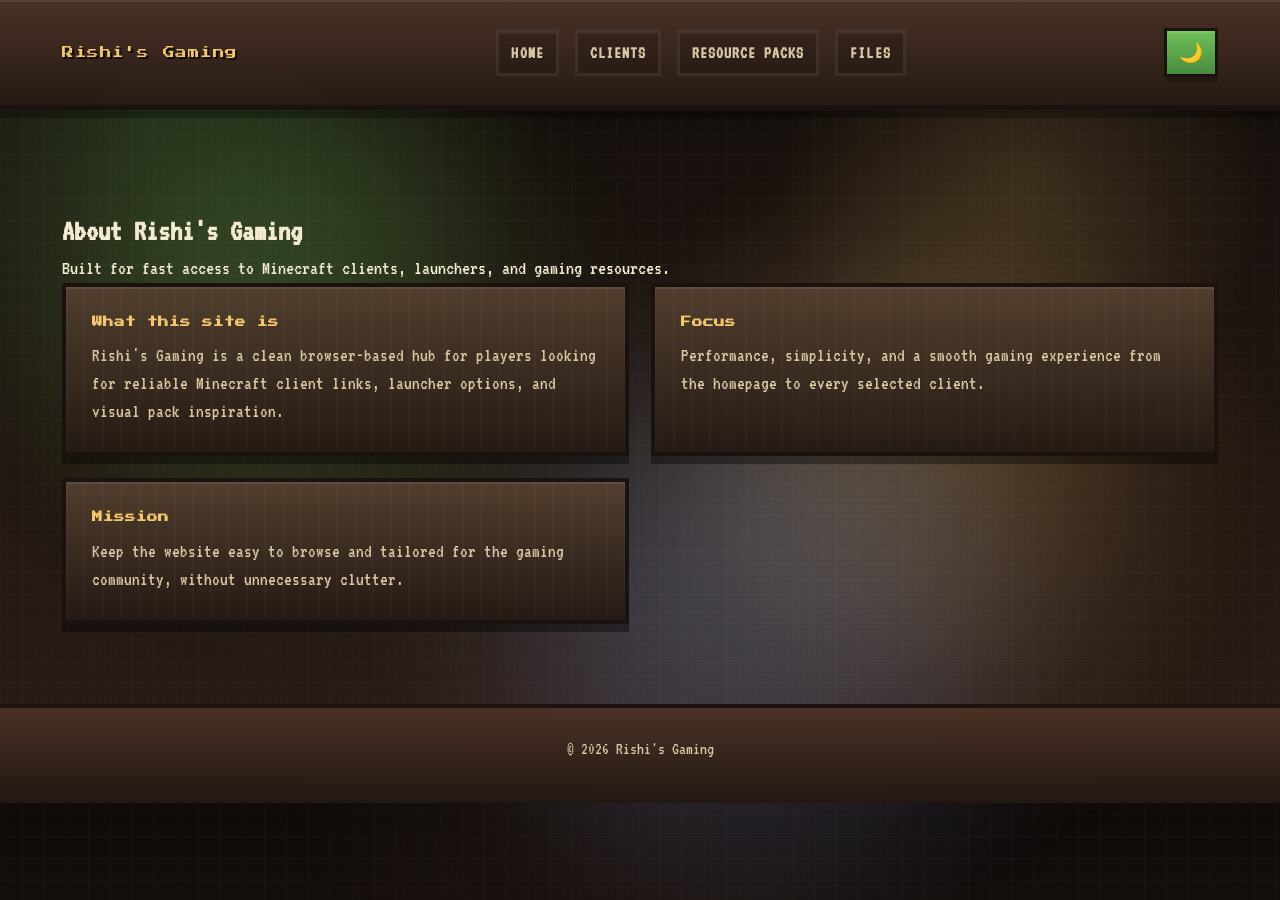
==== commit 8b80cd2b: "Add Files navigation link to all HTML pages and remove Resent/Aero client entries." ====
--- a/about.html
+++ b/about.html
@@ -15,6 +15,7 @@
       <a href="index.html">Home</a>
       <a href="clients.html">Clients</a>
       <a href="resourcepacks.html">Resource Packs</a>
+      <a href="https://github.com/NVIDIAQuadroFX/NVIDIAQuadroFX.github.io/tree/main/files" target="_blank" rel="noopener noreferrer">Files</a>
     </nav>
     <button id="themeToggle" class="theme-toggle" title="Toggle dark/light mode" aria-label="Toggle dark/light mode">🌙</button>
   </header>
--- a/styles.css
+++ b/styles.css
@@ -1,55 +1,61 @@
 @import url('https://fonts.googleapis.com/css2?family=Press+Start+2P&family=VT323&display=swap');
 
 :root {
-  --bg: #120d0b;
-  --bg-2: #1b140f;
-  --bg-3: #2d201a;
+  --bg: #0f0b09;
+  --bg-2: #1b130f;
+  --bg-3: #2a1d17;
+  --bg-4: #3a2a20;
   --dirt-1: #5b3829;
-  --dirt-2: #6d4732;
-  --dirt-3: #8a6944;
-  --grass-1: #6ebd52;
-  --grass-2: #4d8f3f;
-  --grass-3: #2b5d2a;
-  --stone-1: #8f8b82;
-  --stone-2: #6f6a62;
+  --dirt-2: #704b35;
+  --dirt-3: #8a6749;
+  --grass-1: #6fbf57;
+  --grass-2: #488c3f;
+  --grass-3: #2b5c2d;
+  --stone-1: #b3b0a4;
+  --stone-2: #7b766d;
+  --stone-3: #5b5750;
   --panel: #2d1f18;
-  --panel-2: #3f2d22;
-  --panel-3: #563d2d;
-  --text: #f5eed2;
-  --text-soft: #d7c3a0;
-  --border: #1e120d;
-  --shadow: rgba(0, 0, 0, 0.48);
+  --panel-2: #3d2d24;
+  --panel-3: #5a4131;
+  --text: #f3ebd0;
+  --text-soft: #d7c6a1;
+  --border: #1a120e;
+  --shadow: rgba(0, 0, 0, 0.5);
   --gold: #f2c76d;
-  --gold-deep: #d1963a;
-  --blue: #9ac6ff;
-  --red: #dd5d5d;
-  --menu-glow: rgba(110, 189, 82, 0.18);
+  --gold-deep: #d9963d;
+  --blue: #9ac4ff;
+  --red: #d65a5a;
+  --menu-glow: rgba(111, 191, 87, 0.16);
+  --block-shadow: 0 8px 0 rgba(0, 0, 0, 0.38), inset 0 2px 0 rgba(255,255,255,0.08);
 }
 
 body.light-mode {
-  --bg: #d7b27d;
-  --bg-2: #e7d0a1;
-  --bg-3: #f1dcb5;
-  --dirt-1: #b77d49;
-  --dirt-2: #9d6638;
-  --dirt-3: #c3894d;
-  --grass-1: #7ec96c;
-  --grass-2: #59a44f;
-  --grass-3: #3d7f39;
-  --stone-1: #d7d1be;
-  --stone-2: #b2a999;
-  --panel: #d9c29a;
-  --panel-2: #c89d62;
-  --panel-3: #b77d45;
+  --bg: #d6a76a;
+  --bg-2: #e9d3a0;
+  --bg-3: #f0e0bd;
+  --bg-4: #f8ebc7;
+  --dirt-1: #b67d49;
+  --dirt-2: #9a6538;
+  --dirt-3: #c6884c;
+  --grass-1: #7ecb6f;
+  --grass-2: #59a34c;
+  --grass-3: #3f7f3d;
+  --stone-1: #d9d2be;
+  --stone-2: #b8af98;
+  --stone-3: #918678;
+  --panel: #d1b882;
+  --panel-2: #c8965d;
+  --panel-3: #b97d47;
   --text: #201711;
-  --text-soft: #493826;
-  --border: #583f2a;
-  --shadow: rgba(0, 0, 0, 0.15);
-  --gold: #d8962c;
-  --gold-deep: #b86a10;
-  --blue: #3a78d6;
-  --red: #b73d3d;
-  --menu-glow: rgba(126, 201, 108, 0.15);
+  --text-soft: #503e2e;
+  --border: #563f2b;
+  --shadow: rgba(0, 0, 0, 0.18);
+  --gold: #d7962d;
+  --gold-deep: #b76a14;
+  --blue: #3d7dd8;
+  --red: #ba3d3d;
+  --menu-glow: rgba(126, 203, 111, 0.1);
+  --block-shadow: 0 7px 0 rgba(0, 0, 0, 0.14), inset 0 2px 0 rgba(255,255,255,0.14);
 }
 
 * {
@@ -65,12 +71,12 @@
 body {
   font-family: 'VT323', monospace;
   font-size: 20px;
-  line-height: 1.5;
+  line-height: 1.45;
   color: var(--text);
   background:
-    linear-gradient(rgba(255,255,255,0.02) 1px, transparent 1px),
-    linear-gradient(90deg, rgba(255,255,255,0.02) 1px, transparent 1px),
-    linear-gradient(180deg, var(--bg) 0%, var(--bg-2) 24%, var(--bg-3) 100%);
+    linear-gradient(rgba(255,255,255,0.025) 1px, transparent 1px),
+    linear-gradient(90deg, rgba(255,255,255,0.025) 1px, transparent 1px),
+    linear-gradient(180deg, var(--bg) 0%, var(--bg-2) 28%, var(--bg-3) 100%);
   background-size: 22px 22px, 22px 22px, auto;
   position: relative;
   overflow-x: hidden;
@@ -82,9 +88,9 @@
   position: fixed;
   inset: 0;
   background:
-    radial-gradient(circle at 12% 12%, rgba(110, 189, 82, 0.18), transparent 28%),
-    radial-gradient(circle at 76% 22%, rgba(242, 199, 109, 0.16), transparent 18%),
-    radial-gradient(circle at 50% 86%, rgba(73, 49, 34, 0.16), transparent 36%);
+    radial-gradient(circle at 12% 12%, rgba(111, 191, 87, 0.17), transparent 28%),
+    radial-gradient(circle at 80% 20%, rgba(242, 199, 109, 0.15), transparent 20%),
+    radial-gradient(circle at 50% 85%, rgba(91, 56, 41, 0.18), transparent 36%);
   pointer-events: none;
 }
 
@@ -96,7 +102,7 @@
     linear-gradient(rgba(0,0,0,0.18) 1px, transparent 1px),
     linear-gradient(90deg, rgba(0,0,0,0.18) 1px, transparent 1px);
   background-size: 16px 16px;
-  opacity: 0.25;
+  opacity: 0.22;
   pointer-events: none;
 }
 
@@ -109,10 +115,9 @@
   display: flex;
   justify-content: space-between;
   align-items: center;
-  gap: 18px;
-  padding: 30px 68px;
-  background:
-    linear-gradient(180deg, rgba(71, 47, 35, 0.98), rgba(41, 29, 22, 0.98));
+  gap: 16px;
+  padding: 28px 62px;
+  background: linear-gradient(180deg, rgba(76, 50, 38, 0.98), rgba(38, 27, 21, 0.98));
   border-bottom: 5px solid var(--border);
   box-shadow: 0 8px 0 rgba(0,0,0,0.28), inset 0 2px 0 rgba(255,255,255,0.08);
   position: sticky;
@@ -123,11 +128,11 @@
 
 .logo {
   font-family: 'Press Start 2P', monospace;
-  font-size: 0.76rem;
+  font-size: 0.72rem;
   line-height: 1.8;
   letter-spacing: 0.05em;
   color: var(--gold);
-  text-shadow: 2px 2px 0 rgba(0,0,0,0.65);
+  text-shadow: 2px 2px 0 rgba(0,0,0,0.68);
 }
 
 .navbar nav {
@@ -135,7 +140,7 @@
   flex: 1;
   justify-content: center;
   align-items: center;
-  gap: 18px;
+  gap: 16px;
   flex-wrap: wrap;
 }
 
@@ -145,7 +150,7 @@
   justify-content: center;
   min-height: 42px;
   padding: 8px 12px;
-  background: rgba(13, 10, 8, 0.2);
+  background: rgba(15, 11, 9, 0.22);
   border: 3px solid rgba(255,255,255,0.08);
   color: var(--text-soft);
   font-size: 1.08rem;
@@ -153,47 +158,52 @@
   letter-spacing: 0.06em;
   text-transform: uppercase;
   box-shadow: inset 0 2px 0 rgba(255,255,255,0.06);
-  transition: transform 0.15s ease, border-color 0.15s ease, color 0.15s ease;
+  transition: transform 0.15s ease, border-color 0.15s ease, color 0.15s ease, box-shadow 0.15s ease;
 }
 
 .navbar nav a:hover,
 .navbar nav a:focus-visible {
   color: var(--gold);
-  border-color: rgba(242, 199, 109, 0.55);
+  border-color: rgba(242, 199, 109, 0.6);
+  box-shadow: inset 0 2px 0 rgba(255,255,255,0.08), 0 0 0 2px rgba(242, 199, 109, 0.14);
   transform: translateY(-1px);
 }
 
 .theme-toggle {
   background: linear-gradient(180deg, var(--grass-1), var(--grass-2));
   border: 3px solid var(--border);
-  color: #1f2a14;
+  color: #1e2b1c;
   padding: 10px 12px;
   cursor: pointer;
   font-size: 1.2rem;
   box-shadow: inset 0 2px 0 rgba(255,255,255,0.12), 0 5px 0 rgba(0, 0, 0, 0.2);
 }
 
-.hero {
+.hero,
+.page {
   position: relative;
   z-index: 1;
   max-width: 1200px;
   margin: 0 auto;
-  padding: 120px 24px 70px;
+  padding: 100px 22px 80px;
+}
+
+.hero {
   text-align: center;
 }
 
 .hero-title {
   font-family: 'Press Start 2P', monospace;
-  font-size: clamp(1.35rem, 4vw, 2.5rem);
+  font-size: clamp(1.25rem, 4vw, 2.5rem);
   line-height: 1.6;
   color: var(--gold);
-  text-shadow: 3px 3px 0 rgba(0,0,0,0.6);
-  margin-bottom: 26px;
+  text-shadow: 3px 3px 0 rgba(0,0,0,0.62);
+  margin-bottom: 22px;
 }
 
 .hero-subtitle {
   max-width: 760px;
-  margin: 0 auto 30px;
+  margin: 0 auto 28px;
   font-size: 1.35rem;
   color: var(--text-soft);
 }
@@ -230,72 +240,97 @@
 
 .btn-primary {
   background: linear-gradient(180deg, var(--grass-1), var(--grass-2));
-  color: #121a12;
+  color: #112012;
 }
 
 .btn-secondary {
-  background: linear-gradient(180deg, #c88d4a, #7d4d2b);
+  background: linear-gradient(180deg, #c98447, #7a4b2d);
   color: var(--text);
 }
 
-.page {
-  position: relative;
-  z-index: 1;
-  max-width: 1200px;
-  margin: 60px auto;
-  padding: 18px 22px 70px;
-}
-
-.page h1 {
-  font-family: 'Press Start 2P', monospace;
-  font-size: clamp(1.1rem, 2vw, 1.7rem);
-  line-height: 1.7;
-  color: var(--gold);
-  margin-bottom: 18px;
-  text-shadow: 2px 2px 0 rgba(0,0,0,0.56);
-}
-
-.page > p {
-  color: var(--text-soft);
-  margin-bottom: 30px;
-  font-size: 1.35rem;
-}
-
 .sections {
-  position: relative;
-  z-index: 1;
   max-width: 1100px;
   margin: 0 auto;
-  padding: 20px 18px 80px;
+  padding: 10px 18px 80px;
   display: grid;
   grid-template-columns: repeat(2, minmax(260px, 1fr));
   gap: 26px;
+  position: relative;
+  z-index: 1;
+}
+
+.mc-menu-shell {
+  position: relative;
+  background: linear-gradient(180deg, rgba(70, 49, 37, 0.96), rgba(38, 27, 22, 0.98));
+  border: 4px solid var(--border);
+  box-shadow: 0 10px 0 rgba(0,0,0,0.38), inset 0 3px 0 rgba(255,255,255,0.07);
+  overflow: hidden;
+}
+
+.mc-menu-shell::before {
+  content: "";
+  position: absolute;
+  inset: 0;
+  background: repeating-linear-gradient(
+    90deg,
+    rgba(255,255,255,0.025) 0,
+    rgba(255,255,255,0.025) 2px,
+    transparent 2px,
+    transparent 16px
+  );
+  pointer-events: none;
+}
+
+.mc-panel-header {
+  position: relative;
+  display: flex;
+  align-items: center;
+  justify-content: space-between;
+  padding: 18px 22px;
+  background: linear-gradient(180deg, rgba(111, 191, 87, 0.28), rgba(55, 89, 46, 0.5));
+  border-bottom: 4px solid var(--border);
+  font-family: 'Press Start 2P', monospace;
+  font-size: 0.72rem;
+  letter-spacing: 0.08em;
+  color: var(--gold);
+  text-transform: uppercase;
+}
+
+.mc-panel-body {
+  position: relative;
+  padding: 22px;
+}
+
+.menu-page-intro {
+  margin-bottom: 18px;
+  color: var(--text-soft);
+  font-size: 1.4rem;
 }
 
 .card,
 .client-card,
 .about-section,
-.wide-card,
-.footer,
-.navbar {
+.wide-card {
+  position: relative;
+  display: block;
   border: 4px solid var(--border);
-  box-shadow: 0 8px 0 rgba(0,0,0,0.26), inset 0 2px 0 rgba(255,255,255,0.06);
+  background: linear-gradient(180deg, rgba(255,255,255,0.04), rgba(0,0,0,0.08)), linear-gradient(180deg, rgba(70, 50, 36, 0.95), rgba(41, 29, 22, 0.98));
+  box-shadow: var(--block-shadow);
+  transition: transform 0.15s ease, box-shadow 0.15s ease;
 }
 
 .card {
-  position: relative;
   overflow: hidden;
+  min-height: 200px;
+  padding: 26px 24px;
   display: flex;
   align-items: flex-end;
-  min-height: 200px;
-  padding: 28px 24px;
-  background:
-    linear-gradient(180deg, rgba(255,255,255,0.04), rgba(0,0,0,0.08)),
-    linear-gradient(180deg, rgba(98, 69, 47, 0.9), rgba(49, 35, 26, 0.98));
-  transition: transform 0.18s ease, box-shadow 0.18s ease;
-}
-
-.card::before {
+}
+
+.card::before,
+.client-card::before,
+.wide-card::before,
+.about-section::before {
   content: "";
   position: absolute;
   inset: 0;
@@ -306,23 +341,28 @@
     transparent 2px,
     transparent 18px
   );
-  opacity: 0.8;
-}
-
-.card:hover {
-  transform: translateY(-4px);
-}
-
-.card-content {
+  opacity: 0.72;
+}
+
+.card:hover,
+.client-card:hover,
+.wide-card:hover,
+.about-section:hover {
+  transform: translateY(-3px);
+}
+
+.card-content,
+.client-card > div,
+.wide-card-text,
+.about-section > * {
   position: relative;
   z-index: 1;
-  width: 100%;
 }
 
 .card-icon {
   display: inline-block;
   margin-bottom: 14px;
-  font-size: 2.3rem;
+  font-size: 2.2rem;
   color: var(--gold);
 }
 
@@ -341,7 +381,12 @@
 }
 
 .card p,
-.card-link {
+.card-link,
+.client-card p,
+.wide-card p,
+.about-section p {
+  position: relative;
+  z-index: 1;
   color: var(--text-soft);
   font-size: 1.2rem;
 }
@@ -354,21 +399,21 @@
 
 .card1 {
   background:
-    linear-gradient(180deg, rgba(110, 189, 82, 0.15), rgba(50, 40, 31, 0.92)),
-    linear-gradient(180deg, rgba(62, 95, 44, 0.9), rgba(32, 24, 19, 0.98));
+    linear-gradient(180deg, rgba(111, 191, 87, 0.14), rgba(43, 34, 27, 0.92)),
+    linear-gradient(180deg, rgba(72, 140, 63, 0.9), rgba(31, 24, 20, 0.98));
 }
 
 .card3 {
   background:
-    linear-gradient(180deg, rgba(242, 199, 109, 0.12), rgba(50, 40, 31, 0.92)),
-    linear-gradient(180deg, rgba(110, 74, 42, 0.9), rgba(34, 25, 19, 0.98));
+    linear-gradient(180deg, rgba(242, 199, 109, 0.12), rgba(43, 34, 27, 0.92)),
+    linear-gradient(180deg, rgba(142, 102, 55, 0.9), rgba(31, 24, 20, 0.98));
 }
 
 .client-list,
 .wide-list {
   display: flex;
   flex-direction: column;
-  gap: 18px;
+  gap: 16px;
 }
 
 .client-card,
@@ -377,40 +422,33 @@
   justify-content: space-between;
   align-items: center;
   padding: 22px 24px;
-  background:
-    linear-gradient(180deg, rgba(255,255,255,0.03), rgba(0,0,0,0.08)),
-    linear-gradient(180deg, rgba(73, 51, 34, 0.92), rgba(41, 29, 22, 0.97));
-  transition: transform 0.15s ease, box-shadow 0.15s ease;
-}
-
-.client-card:hover,
-.wide-card:hover {
-  transform: translateX(3px);
-}
-
-.client-card h2 {
-  font-size: 0.68rem;
+  min-height: 90px;
+}
+
+.client-card h2,
+.wide-card h3 {
+  font-size: 0.66rem;
+  margin-bottom: 8px;
   color: #fff;
-  margin-bottom: 8px;
 }
 
 .client-card p,
 .wide-card p {
-  color: rgba(255,255,255,0.85);
-  font-size: 1.15rem;
+  color: rgba(255,255,255,0.84);
 }
 
 .launch {
+  position: relative;
+  z-index: 1;
   font-size: 2rem;
   color: #fff;
-  opacity: 0.95;
-}
-
-.eb { background: linear-gradient(135deg, #245b52, #163f38); }
-.modern { background: linear-gradient(135deg, #7f4ca6, #4d2f7a); }
-.tuff { background: linear-gradient(135deg, #d1626b, #833d52); }
-.resent { background: linear-gradient(135deg, #3c8f58, #23623c); }
-.launcher { background: linear-gradient(135deg, #d79a40, #7f4f1d); }
+}
+
+.eb { background: linear-gradient(135deg, #2a6d5d, #183f3a); }
+.modern { background: linear-gradient(135deg, #804aaa, #4b2f7d); }
+.tuff { background: linear-gradient(135deg, #d06974, #863d57); }
+.resent { background: linear-gradient(135deg, #3c8f58, #23653d); }
+.launcher { background: linear-gradient(135deg, #d79a43, #7c4d1d); }
 
 .about-container {
   display: grid;
@@ -421,49 +459,38 @@
 .about-section {
   padding: 26px;
   background:
-    linear-gradient(180deg, rgba(255,255,255,0.03), rgba(0,0,0,0.06)),
-    linear-gradient(180deg, rgba(78, 58, 39, 0.92), rgba(37, 28, 21, 0.98));
+    linear-gradient(180deg, rgba(255,255,255,0.03), rgba(0,0,0,0.08)),
+    linear-gradient(180deg, rgba(78, 57, 39, 0.95), rgba(39, 28, 22, 0.98));
 }
 
 .about-section h2 {
   font-size: 0.66rem;
+  margin-bottom: 12px;
   color: var(--gold);
-  margin-bottom: 12px;
-}
-
-.about-section p {
-  color: var(--text-soft);
-  font-size: 1.18rem;
-  line-height: 1.45;
 }
 
 .wide-card {
   min-height: 92px;
-  padding: 22px 24px;
-  background:
-    linear-gradient(180deg, rgba(255,255,255,0.02), rgba(0,0,0,0.06)),
-    linear-gradient(180deg, rgba(76, 53, 39, 0.9), rgba(37, 28, 21, 0.98));
 }
 
 .wide-card h3 {
   font-size: 0.6rem;
-  margin-bottom: 8px;
-  color: #fff;
-}
-
-.youtube { background: linear-gradient(135deg, #f23d3d, #9f1b1b); }
-.discord { background: linear-gradient(135deg, #5865f2, #3a44b3); }
-.reddit { background: linear-gradient(135deg, #ff7f43, #c85721); }
-.instagram { background: linear-gradient(135deg, #dc5c96, #7f2959); }
-.twitter { background: linear-gradient(135deg, #39a9ff, #1167ad); }
+}
+
+.youtube { background: linear-gradient(135deg, #f23b3b, #9d1717); }
+.discord { background: linear-gradient(135deg, #5865f2, #3945b5); }
+.reddit { background: linear-gradient(135deg, #ff7b40, #c95922); }
+.instagram { background: linear-gradient(135deg, #dc5d9e, #7e285d); }
+.twitter { background: linear-gradient(135deg, #40b0ff, #156fb3); }
 
 .footer {
+  position: relative;
+  z-index: 1;
   text-align: center;
-  padding: 30px 20px 40px;
-  margin-top: 20px;
-  background:
-    linear-gradient(180deg, rgba(71, 47, 35, 0.98), rgba(32, 23, 18, 0.98));
+  padding: 28px 20px 42px;
+  background: linear-gradient(180deg, rgba(74, 49, 36, 0.98), rgba(33, 24, 19, 0.98));
   color: var(--text-soft);
+  border-top: 4px solid var(--border);
   font-size: 1.08rem;
 }
 
@@ -472,71 +499,67 @@
   inset: 0;
   z-index: 0;
   pointer-events: none;
-  opacity: 0.8;
-  background: linear-gradient(135deg, rgba(110, 189, 82, 0.06), rgba(242, 199, 109, 0.06));
+  opacity: 0.9;
 }
 
 .gradient-orb {
   position: absolute;
   border-radius: 50%;
-  filter: blur(88px);
+  filter: blur(90px);
   opacity: 0.55;
 }
 
 .orb-1 {
   width: 420px;
   height: 420px;
-  left: 9%;
-  top: 10%;
-  background: linear-gradient(135deg, rgba(110, 189, 82, 0.75), rgba(54, 104, 40, 0.35));
+  left: 8%;
+  top: 13%;
+  background: linear-gradient(135deg, rgba(111, 191, 87, 0.7), rgba(59, 103, 47, 0.28));
 }
 
 .orb-2 {
   width: 420px;
   height: 420px;
   right: 10%;
-  top: 28%;
-  background: linear-gradient(135deg, rgba(242, 199, 109, 0.75), rgba(146, 90, 39, 0.35));
+  top: 30%;
+  background: linear-gradient(135deg, rgba(242, 199, 109, 0.72), rgba(158, 98, 39, 0.34));
 }
 
 .orb-3 {
-  width: 450px;
-  height: 450px;
+  width: 460px;
+  height: 460px;
   left: 42%;
-  bottom: 8%;
-  background: linear-gradient(135deg, rgba(149, 190, 255, 0.6), rgba(77, 123, 255, 0.3));
+  bottom: 5%;
+  background: linear-gradient(135deg, rgba(156, 195, 255, 0.58), rgba(77, 117, 240, 0.24));
 }
 
 body.light-mode .navbar,
 body.light-mode .footer,
+body.light-mode .mc-menu-shell,
 body.light-mode .card,
 body.light-mode .client-card,
 body.light-mode .about-section,
 body.light-mode .wide-card {
-  box-shadow: 0 6px 0 rgba(0,0,0,0.12), inset 0 2px 0 rgba(255,255,255,0.12);
-}
-
-body.light-mode .btn-primary,
-body.light-mode .btn-secondary,
-body.light-mode .theme-toggle {
-  box-shadow: 0 6px 0 rgba(0,0,0,0.12);
+  box-shadow: 0 7px 0 rgba(0,0,0,0.12), inset 0 2px 0 rgba(255,255,255,0.12);
 }
 
 body.light-mode .navbar {
-  background: linear-gradient(180deg, rgba(184, 128, 70, 0.98), rgba(151, 103, 58, 0.96));
+  background: linear-gradient(180deg, rgba(184, 126, 72, 0.98), rgba(151, 103, 58, 0.96));
 }
 
 body.light-mode .footer {
-  background: linear-gradient(180deg, rgba(198, 149, 87, 0.98), rgba(155, 107, 61, 0.97));
+  background: linear-gradient(180deg, rgba(190, 142, 82, 0.98), rgba(148, 102, 61, 0.96));
+}
+
+body.light-mode .mc-menu-shell {
+  background: linear-gradient(180deg, rgba(190, 147, 96, 0.96), rgba(149, 104, 61, 0.98));
 }
 
 body.light-mode .card,
 body.light-mode .client-card,
 body.light-mode .about-section,
 body.light-mode .wide-card {
-  background:
-    linear-gradient(180deg, rgba(255,255,255,0.1), rgba(0,0,0,0.04)),
-    linear-gradient(180deg, rgba(206, 167, 103, 0.9), rgba(151, 108, 64, 0.95));
+  background: linear-gradient(180deg, rgba(255,255,255,0.1), rgba(0,0,0,0.05)), linear-gradient(180deg, rgba(200, 159, 96, 0.9), rgba(145, 102, 63, 0.96));
 }
 
 @media (max-width: 768px) {
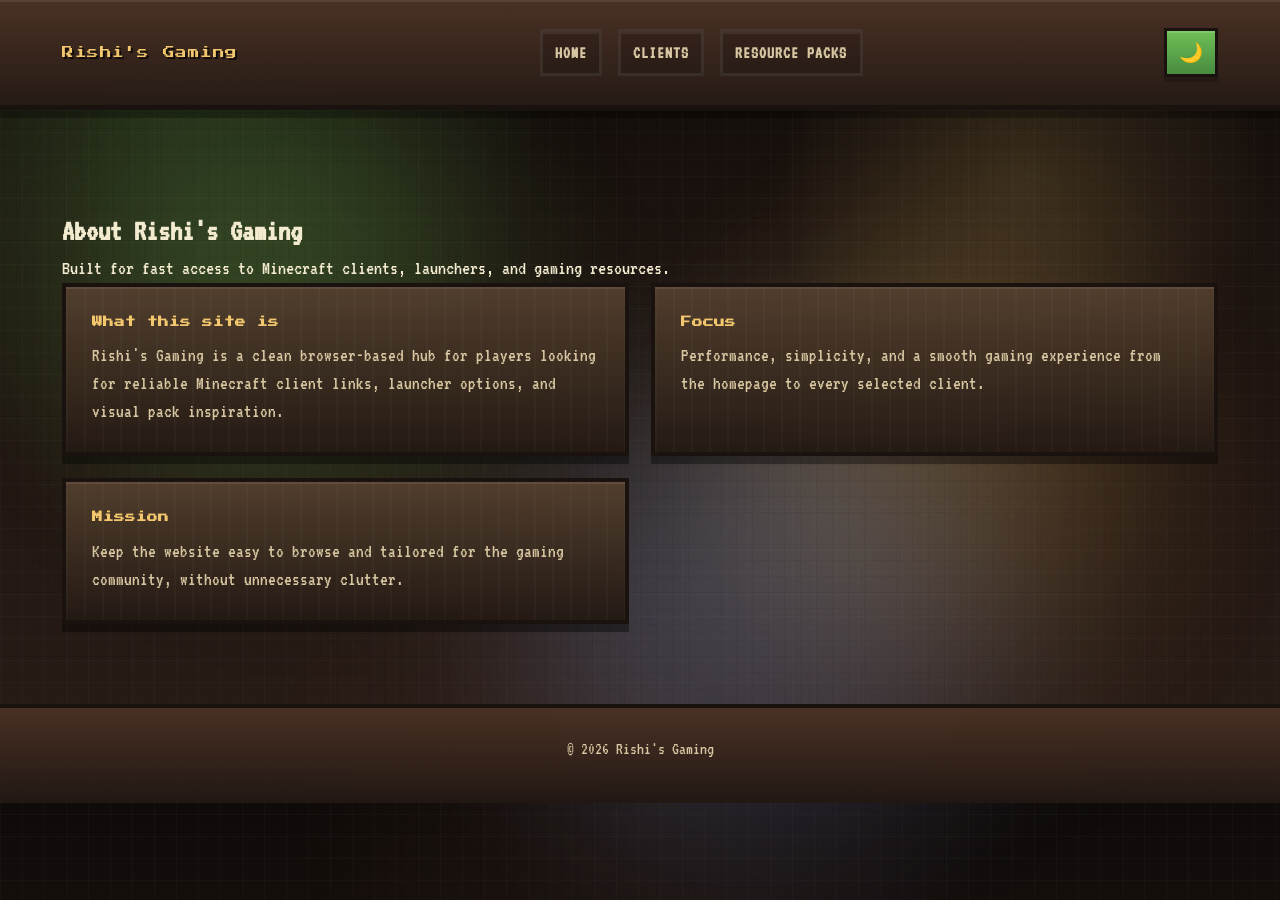
==== commit 964833f1: "Remove the Files navigation link that was added earlier." ====
--- a/about.html
+++ b/about.html
@@ -15,7 +15,6 @@
       <a href="index.html">Home</a>
       <a href="clients.html">Clients</a>
       <a href="resourcepacks.html">Resource Packs</a>
-      <a href="https://github.com/NVIDIAQuadroFX/NVIDIAQuadroFX.github.io/tree/main/files" target="_blank" rel="noopener noreferrer">Files</a>
     </nav>
     <button id="themeToggle" class="theme-toggle" title="Toggle dark/light mode" aria-label="Toggle dark/light mode">🌙</button>
   </header>
